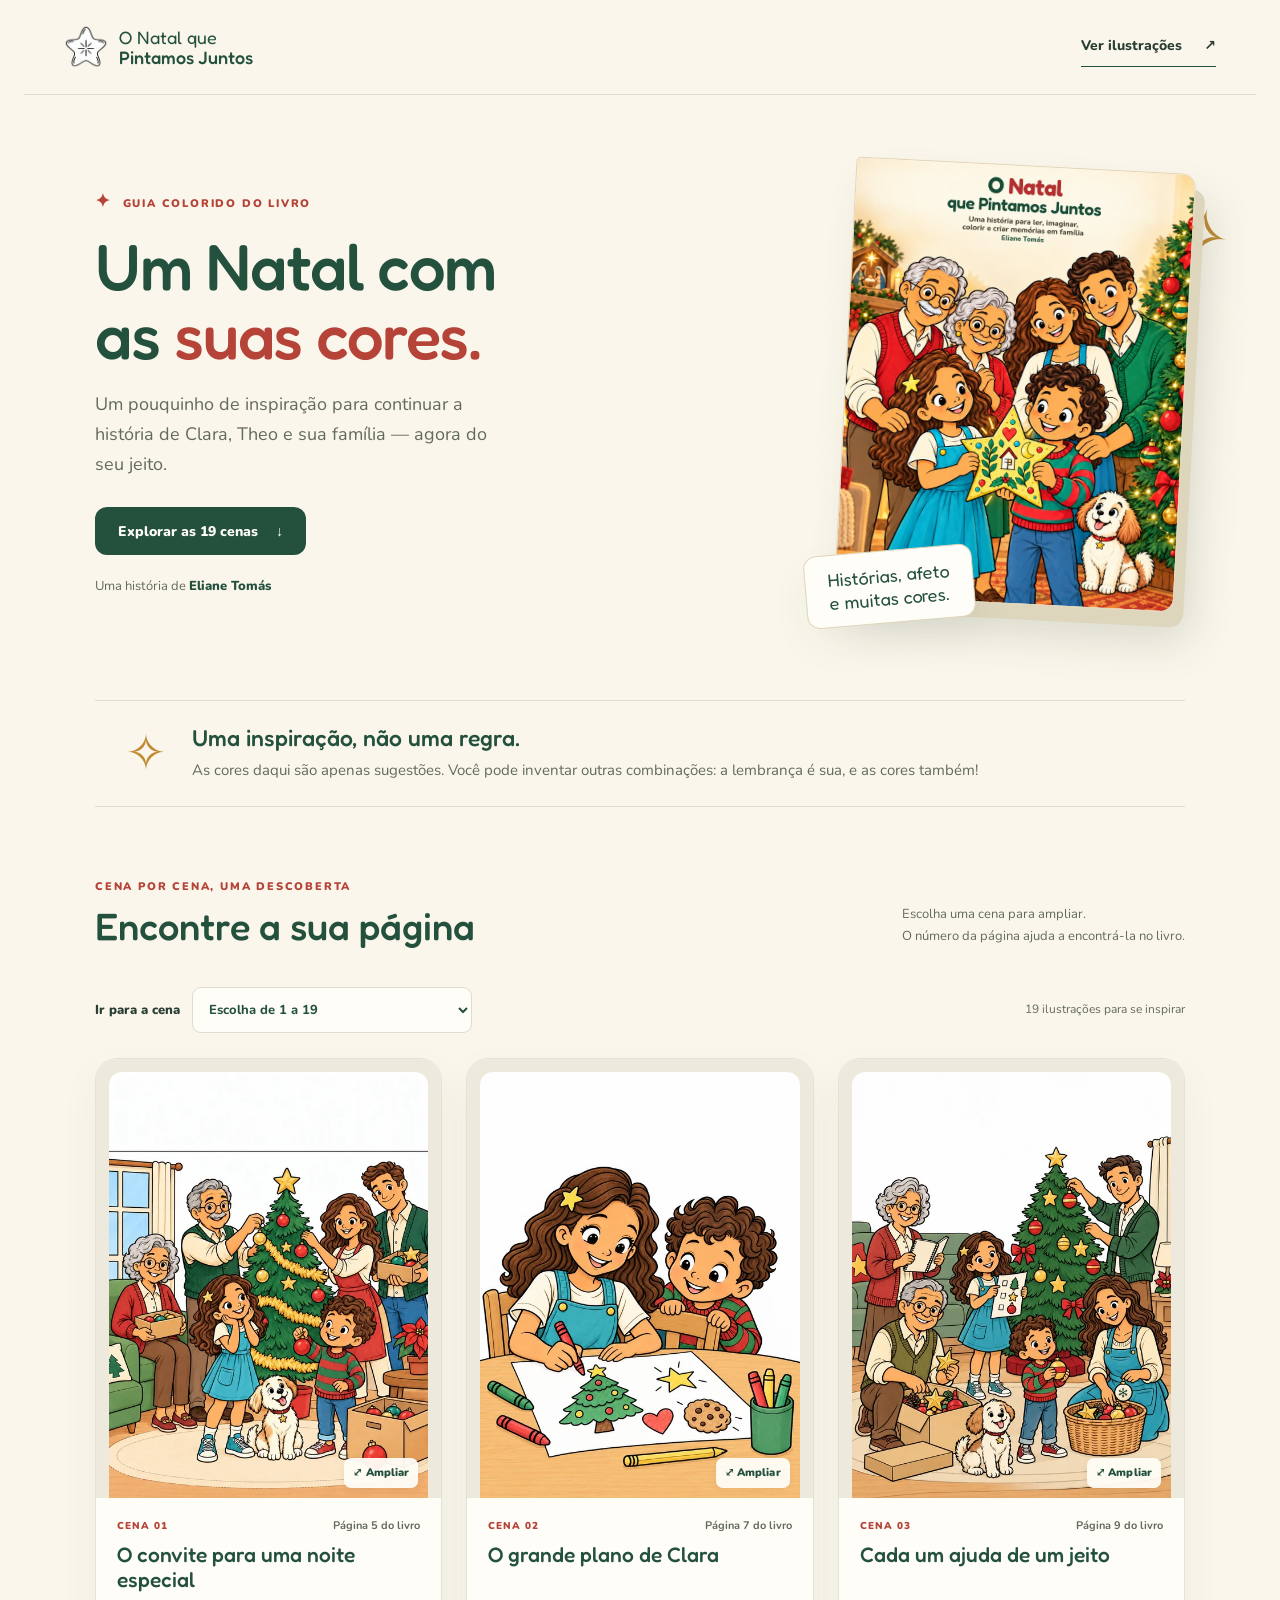
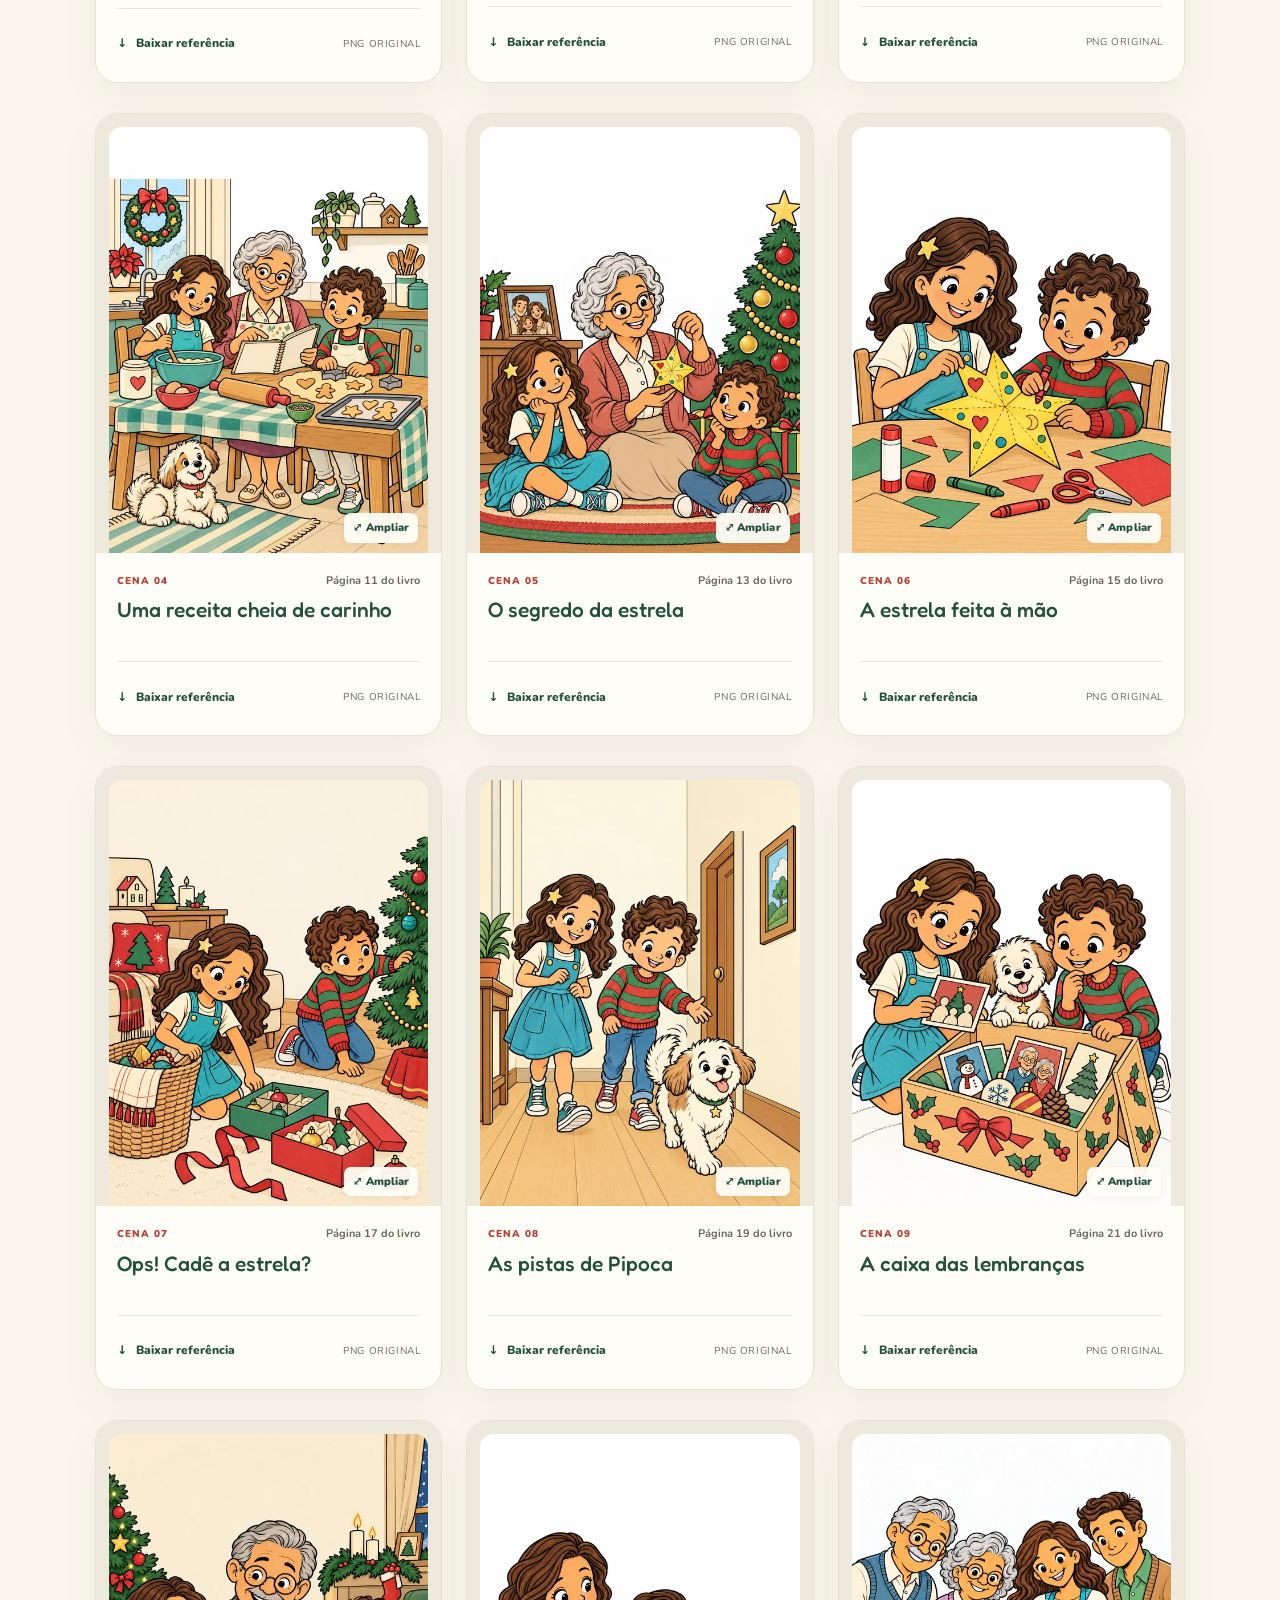
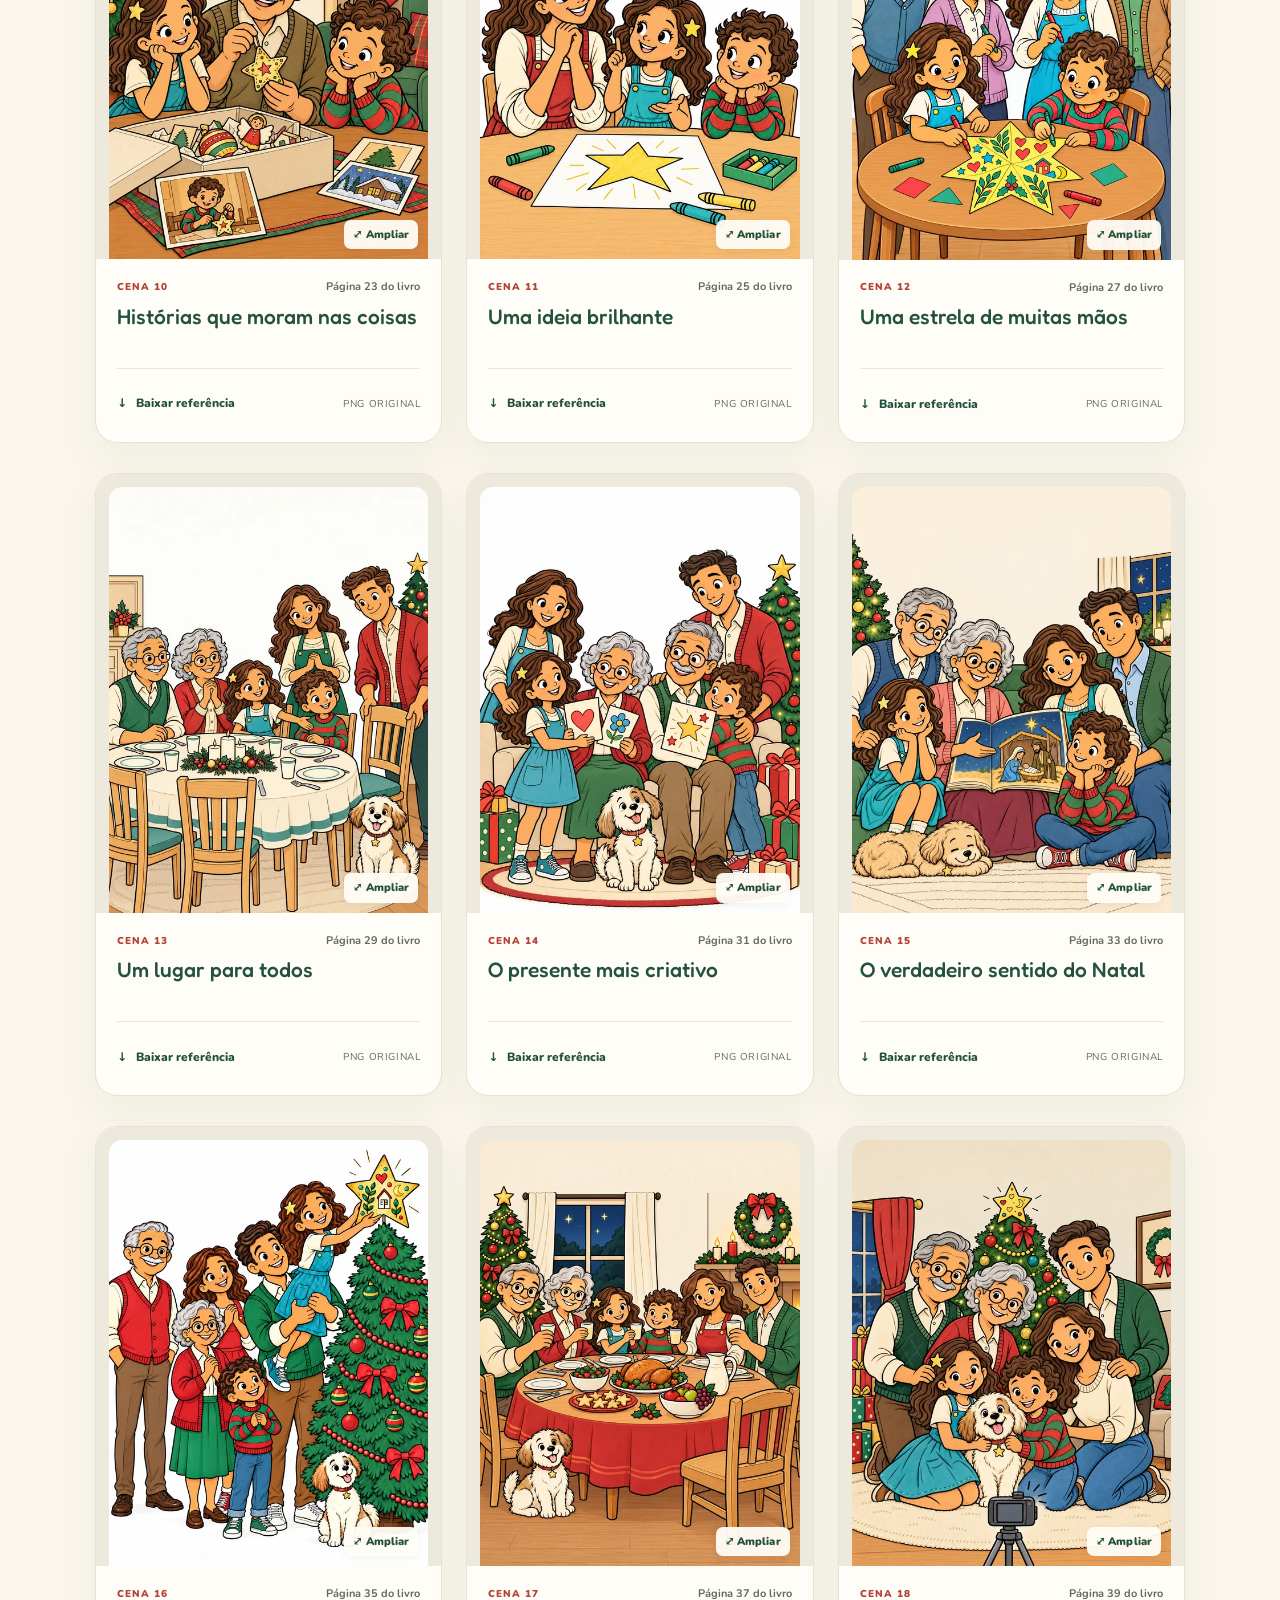
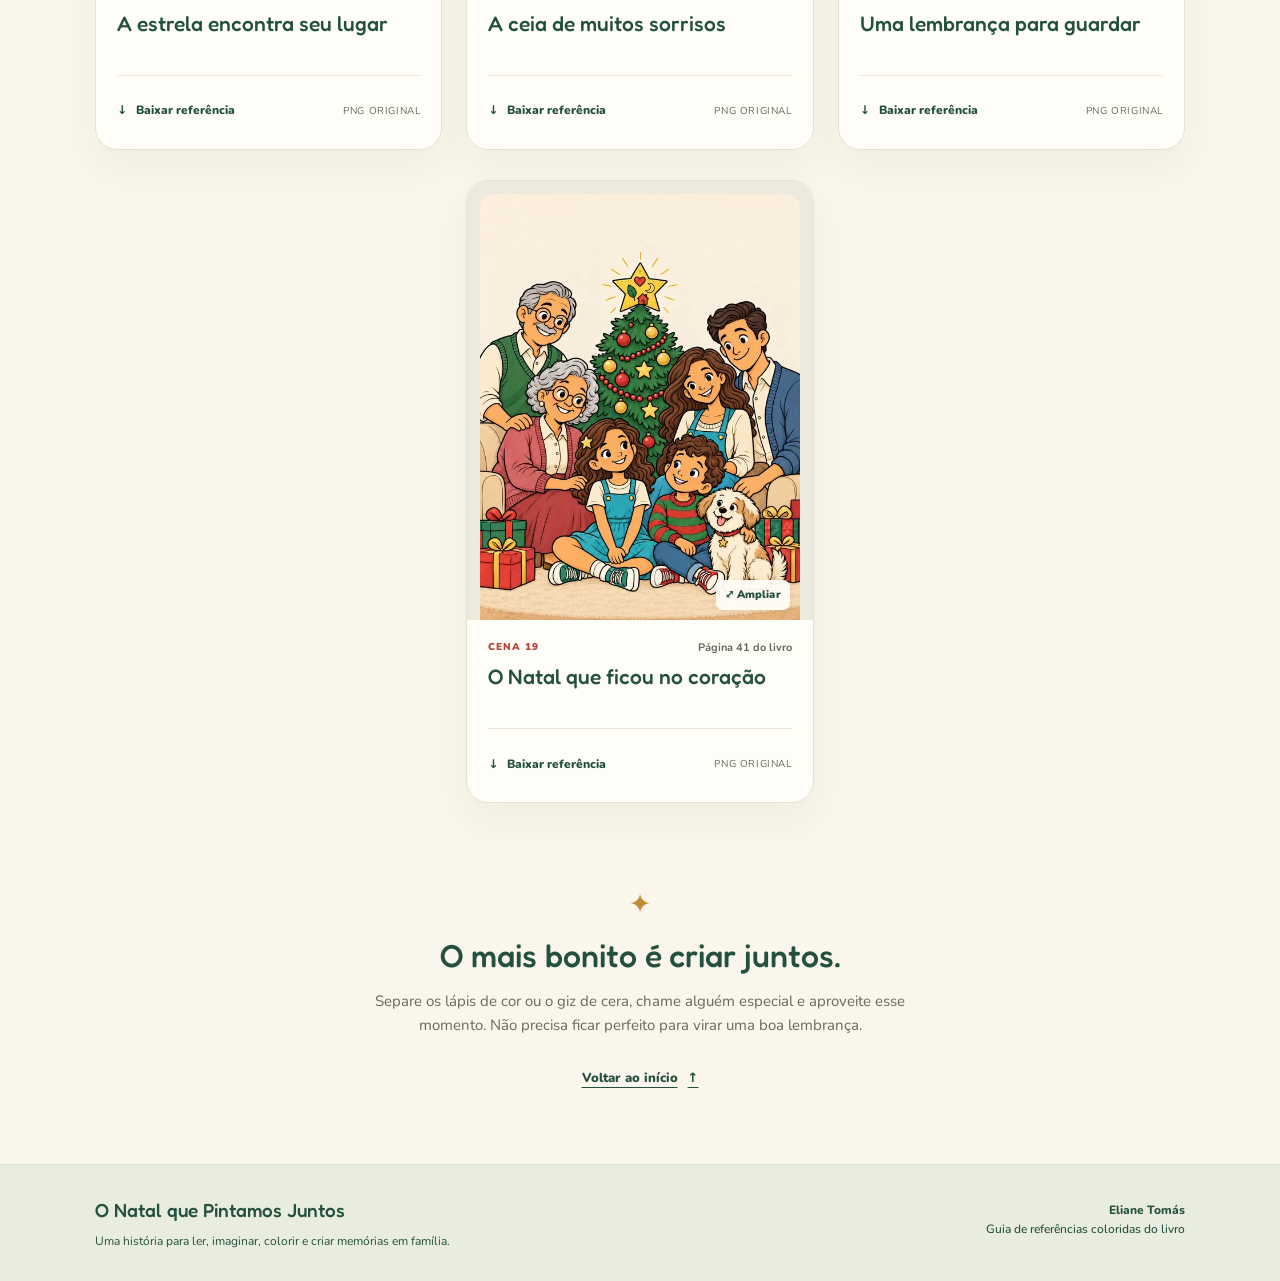
==== public/index.html @ 35a4951a "Build public colored reference gallery for O Natal que Pintamos Juntos" ====
<!doctype html>
<html lang="pt-BR">
<head>
  <meta charset="utf-8">
  <meta name="viewport" content="width=device-width, initial-scale=1">
  <meta name="theme-color" content="#24513e">
  <meta name="description" content="Explore as 19 referências coloridas de O Natal que Pintamos Juntos, de Eliane Tomás. Amplie, baixe e inspire novas memórias em família.">
  <meta name="author" content="Eliane Tomás">
  <meta property="og:type" content="website">
  <meta property="og:site_name" content="O Natal que Pintamos Juntos">
  <meta property="og:title" content="Um Natal com as suas cores">
  <meta property="og:description" content="O guia de referências coloridas do livro de Eliane Tomás. Uma inspiração para colorir e criar memórias em família.">
  <meta name="twitter:card" content="summary_large_image">
  
  <title>Referências coloridas | O Natal que Pintamos Juntos</title>
  <link rel="icon" type="image/png" href="favicon.png">
  <link rel="preload" href="assets/fonts/Fredoka-Variable.ttf" as="font" type="font/ttf" crossorigin>
  <link rel="stylesheet" href="site.css">
  <script src="app.js" defer></script>
</head>
<body>
  <a class="skip-link" href="#referencias">Pular para as ilustrações</a>
  <header class="site-header">
    <a class="wordmark" href="#inicio" aria-label="O Natal que Pintamos Juntos — início">
      <img src="favicon.png" alt="" width="44" height="44">
      <span>O Natal que<br><strong>Pintamos Juntos</strong></span>
    </a>
    <a class="header-link" href="#referencias">Ver ilustrações <span aria-hidden="true">↗</span></a>
  </header>

  <main id="inicio">
    <section class="hero" aria-labelledby="hero-title">
      <div class="hero-copy">
        <p class="eyebrow"><span aria-hidden="true">✦</span> GUIA COLORIDO DO LIVRO</p>
        <h1 id="hero-title">Um Natal com<br>as <em>suas cores.</em></h1>
        <p class="hero-intro">Um pouquinho de inspiração para continuar a história de Clara, Theo e sua família — agora do seu jeito.</p>
        <a class="button primary" href="#referencias">Explorar as 19 cenas <span aria-hidden="true">↓</span></a>
        <p class="hero-credit">Uma história de <strong>Eliane Tomás</strong></p>
      </div>
      <div class="hero-picture">
        <div class="cover-wrap"><img class="book-cover" src="assets/capa.jpg" alt="Capa de O Natal que Pintamos Juntos: Clara e Theo com a estrela feita em família, os pais, os avós e Pipoca." width="800" height="1035" fetchpriority="high"></div>
        <span class="picture-note">Histórias, afeto<br>e muitas cores.</span>
      </div>
    </section>

    <aside class="freedom-note" aria-label="Um convite à criatividade">
      <span class="note-star" aria-hidden="true">✧</span>
      <div><h2>Uma inspiração, não uma regra.</h2><p>As cores daqui são apenas sugestões. Você pode inventar outras combinações: a lembrança é sua, e as cores também!</p></div>
    </aside>

    <section class="gallery-section" id="referencias" aria-labelledby="gallery-title">
      <div class="section-heading">
        <div><p class="eyebrow">CENA POR CENA, UMA DESCOBERTA</p><h2 id="gallery-title">Encontre a sua página</h2></div>
        <p>Escolha uma cena para ampliar.<br>O número da página ajuda a encontrá-la no livro.</p>
      </div>
      <nav class="scene-navigation" aria-label="Ir direto a uma cena">
        <label for="scene-select">Ir para a cena</label>
        <select id="scene-select"><option value="">Escolha de 1 a 19</option><option value="cena-01">01 — O convite para uma noite especial</option>
<option value="cena-02">02 — O grande plano de Clara</option>
<option value="cena-03">03 — Cada um ajuda de um jeito</option>
<option value="cena-04">04 — Uma receita cheia de carinho</option>
<option value="cena-05">05 — O segredo da estrela</option>
<option value="cena-06">06 — A estrela feita à mão</option>
<option value="cena-07">07 — Ops! Cadê a estrela?</option>
<option value="cena-08">08 — As pistas de Pipoca</option>
<option value="cena-09">09 — A caixa das lembranças</option>
<option value="cena-10">10 — Histórias que moram nas coisas</option>
<option value="cena-11">11 — Uma ideia brilhante</option>
<option value="cena-12">12 — Uma estrela de muitas mãos</option>
<option value="cena-13">13 — Um lugar para todos</option>
<option value="cena-14">14 — O presente mais criativo</option>
<option value="cena-15">15 — O verdadeiro sentido do Natal</option>
<option value="cena-16">16 — A estrela encontra seu lugar</option>
<option value="cena-17">17 — A ceia de muitos sorrisos</option>
<option value="cena-18">18 — Uma lembrança para guardar</option>
<option value="cena-19">19 — O Natal que ficou no coração</option></select>
        <span class="reference-count">19 ilustrações para se inspirar</span>
      </nav>
      <div class="gallery"><article class="scene-card" id="cena-01" data-page="5" data-width="1200" data-height="1600" aria-labelledby="titulo-cena-01">
  <a class="scene-image-link" href="assets/scenes/cena-01.webp" aria-label="Ampliar ilustração da cena 1: O convite para uma noite especial">
    <img src="assets/thumbs/cena-01.webp" alt="Cena 1: O convite para uma noite especial — referência colorida" width="1200" height="1600" loading="lazy" decoding="async">
    <span class="enlarge-label" aria-hidden="true">⤢ Ampliar</span>
  </a>
  <div class="scene-body">
    <div class="scene-meta"><span>Cena 01</span><span class="page-reference">Página 5 do livro</span></div>
    <h3 id="titulo-cena-01">O convite para uma noite especial</h3>
    <div class="card-footer"><a class="download-link" href="assets/downloads/cena-01.png" download="O-Natal-que-Pintamos-Juntos-cena-01.png" aria-label="Baixar referência colorida da cena 1: O convite para uma noite especial"><span aria-hidden="true">↓</span> Baixar referência</a><span class="file-type">PNG ORIGINAL</span></div>
  </div>
</article>
<article class="scene-card" id="cena-02" data-page="7" data-width="1200" data-height="1600" aria-labelledby="titulo-cena-02">
  <a class="scene-image-link" href="assets/scenes/cena-02.webp" aria-label="Ampliar ilustração da cena 2: O grande plano de Clara">
    <img src="assets/thumbs/cena-02.webp" alt="Cena 2: O grande plano de Clara — referência colorida" width="1200" height="1600" loading="lazy" decoding="async">
    <span class="enlarge-label" aria-hidden="true">⤢ Ampliar</span>
  </a>
  <div class="scene-body">
    <div class="scene-meta"><span>Cena 02</span><span class="page-reference">Página 7 do livro</span></div>
    <h3 id="titulo-cena-02">O grande plano de Clara</h3>
    <div class="card-footer"><a class="download-link" href="assets/downloads/cena-02.png" download="O-Natal-que-Pintamos-Juntos-cena-02.png" aria-label="Baixar referência colorida da cena 2: O grande plano de Clara"><span aria-hidden="true">↓</span> Baixar referência</a><span class="file-type">PNG ORIGINAL</span></div>
  </div>
</article>
<article class="scene-card" id="cena-03" data-page="9" data-width="1200" data-height="1600" aria-labelledby="titulo-cena-03">
  <a class="scene-image-link" href="assets/scenes/cena-03.webp" aria-label="Ampliar ilustração da cena 3: Cada um ajuda de um jeito">
    <img src="assets/thumbs/cena-03.webp" alt="Cena 3: Cada um ajuda de um jeito — referência colorida" width="1200" height="1600" loading="lazy" decoding="async">
    <span class="enlarge-label" aria-hidden="true">⤢ Ampliar</span>
  </a>
  <div class="scene-body">
    <div class="scene-meta"><span>Cena 03</span><span class="page-reference">Página 9 do livro</span></div>
    <h3 id="titulo-cena-03">Cada um ajuda de um jeito</h3>
    <div class="card-footer"><a class="download-link" href="assets/downloads/cena-03.png" download="O-Natal-que-Pintamos-Juntos-cena-03.png" aria-label="Baixar referência colorida da cena 3: Cada um ajuda de um jeito"><span aria-hidden="true">↓</span> Baixar referência</a><span class="file-type">PNG ORIGINAL</span></div>
  </div>
</article>
<article class="scene-card" id="cena-04" data-page="11" data-width="1200" data-height="1600" aria-labelledby="titulo-cena-04">
  <a class="scene-image-link" href="assets/scenes/cena-04.webp" aria-label="Ampliar ilustração da cena 4: Uma receita cheia de carinho">
    <img src="assets/thumbs/cena-04.webp" alt="Cena 4: Uma receita cheia de carinho — referência colorida" width="1200" height="1600" loading="lazy" decoding="async">
    <span class="enlarge-label" aria-hidden="true">⤢ Ampliar</span>
  </a>
  <div class="scene-body">
    <div class="scene-meta"><span>Cena 04</span><span class="page-reference">Página 11 do livro</span></div>
    <h3 id="titulo-cena-04">Uma receita cheia de carinho</h3>
    <div class="card-footer"><a class="download-link" href="assets/downloads/cena-04.png" download="O-Natal-que-Pintamos-Juntos-cena-04.png" aria-label="Baixar referência colorida da cena 4: Uma receita cheia de carinho"><span aria-hidden="true">↓</span> Baixar referência</a><span class="file-type">PNG ORIGINAL</span></div>
  </div>
</article>
<article class="scene-card" id="cena-05" data-page="13" data-width="1200" data-height="1600" aria-labelledby="titulo-cena-05">
  <a class="scene-image-link" href="assets/scenes/cena-05.webp" aria-label="Ampliar ilustração da cena 5: O segredo da estrela">
    <img src="assets/thumbs/cena-05.webp" alt="Cena 5: O segredo da estrela — referência colorida" width="1200" height="1600" loading="lazy" decoding="async">
    <span class="enlarge-label" aria-hidden="true">⤢ Ampliar</span>
  </a>
  <div class="scene-body">
    <div class="scene-meta"><span>Cena 05</span><span class="page-reference">Página 13 do livro</span></div>
    <h3 id="titulo-cena-05">O segredo da estrela</h3>
    <div class="card-footer"><a class="download-link" href="assets/downloads/cena-05.png" download="O-Natal-que-Pintamos-Juntos-cena-05.png" aria-label="Baixar referência colorida da cena 5: O segredo da estrela"><span aria-hidden="true">↓</span> Baixar referência</a><span class="file-type">PNG ORIGINAL</span></div>
  </div>
</article>
<article class="scene-card" id="cena-06" data-page="15" data-width="1200" data-height="1600" aria-labelledby="titulo-cena-06">
  <a class="scene-image-link" href="assets/scenes/cena-06.webp" aria-label="Ampliar ilustração da cena 6: A estrela feita à mão">
    <img src="assets/thumbs/cena-06.webp" alt="Cena 6: A estrela feita à mão — referência colorida" width="1200" height="1600" loading="lazy" decoding="async">
    <span class="enlarge-label" aria-hidden="true">⤢ Ampliar</span>
  </a>
  <div class="scene-body">
    <div class="scene-meta"><span>Cena 06</span><span class="page-reference">Página 15 do livro</span></div>
    <h3 id="titulo-cena-06">A estrela feita à mão</h3>
    <div class="card-footer"><a class="download-link" href="assets/downloads/cena-06.png" download="O-Natal-que-Pintamos-Juntos-cena-06.png" aria-label="Baixar referência colorida da cena 6: A estrela feita à mão"><span aria-hidden="true">↓</span> Baixar referência</a><span class="file-type">PNG ORIGINAL</span></div>
  </div>
</article>
<article class="scene-card" id="cena-07" data-page="17" data-width="1200" data-height="1600" aria-labelledby="titulo-cena-07">
  <a class="scene-image-link" href="assets/scenes/cena-07.webp" aria-label="Ampliar ilustração da cena 7: Ops! Cadê a estrela?">
    <img src="assets/thumbs/cena-07.webp" alt="Cena 7: Ops! Cadê a estrela? — referência colorida" width="1200" height="1600" loading="lazy" decoding="async">
    <span class="enlarge-label" aria-hidden="true">⤢ Ampliar</span>
  </a>
  <div class="scene-body">
    <div class="scene-meta"><span>Cena 07</span><span class="page-reference">Página 17 do livro</span></div>
    <h3 id="titulo-cena-07">Ops! Cadê a estrela?</h3>
    <div class="card-footer"><a class="download-link" href="assets/downloads/cena-07.png" download="O-Natal-que-Pintamos-Juntos-cena-07.png" aria-label="Baixar referência colorida da cena 7: Ops! Cadê a estrela?"><span aria-hidden="true">↓</span> Baixar referência</a><span class="file-type">PNG ORIGINAL</span></div>
  </div>
</article>
<article class="scene-card" id="cena-08" data-page="19" data-width="1200" data-height="1600" aria-labelledby="titulo-cena-08">
  <a class="scene-image-link" href="assets/scenes/cena-08.webp" aria-label="Ampliar ilustração da cena 8: As pistas de Pipoca">
    <img src="assets/thumbs/cena-08.webp" alt="Cena 8: As pistas de Pipoca — referência colorida" width="1200" height="1600" loading="lazy" decoding="async">
    <span class="enlarge-label" aria-hidden="true">⤢ Ampliar</span>
  </a>
  <div class="scene-body">
    <div class="scene-meta"><span>Cena 08</span><span class="page-reference">Página 19 do livro</span></div>
    <h3 id="titulo-cena-08">As pistas de Pipoca</h3>
    <div class="card-footer"><a class="download-link" href="assets/downloads/cena-08.png" download="O-Natal-que-Pintamos-Juntos-cena-08.png" aria-label="Baixar referência colorida da cena 8: As pistas de Pipoca"><span aria-hidden="true">↓</span> Baixar referência</a><span class="file-type">PNG ORIGINAL</span></div>
  </div>
</article>
<article class="scene-card" id="cena-09" data-page="21" data-width="1200" data-height="1600" aria-labelledby="titulo-cena-09">
  <a class="scene-image-link" href="assets/scenes/cena-09.webp" aria-label="Ampliar ilustração da cena 9: A caixa das lembranças">
    <img src="assets/thumbs/cena-09.webp" alt="Cena 9: A caixa das lembranças — referência colorida" width="1200" height="1600" loading="lazy" decoding="async">
    <span class="enlarge-label" aria-hidden="true">⤢ Ampliar</span>
  </a>
  <div class="scene-body">
    <div class="scene-meta"><span>Cena 09</span><span class="page-reference">Página 21 do livro</span></div>
    <h3 id="titulo-cena-09">A caixa das lembranças</h3>
    <div class="card-footer"><a class="download-link" href="assets/downloads/cena-09.png" download="O-Natal-que-Pintamos-Juntos-cena-09.png" aria-label="Baixar referência colorida da cena 9: A caixa das lembranças"><span aria-hidden="true">↓</span> Baixar referência</a><span class="file-type">PNG ORIGINAL</span></div>
  </div>
</article>
<article class="scene-card" id="cena-10" data-page="23" data-width="1200" data-height="1600" aria-labelledby="titulo-cena-10">
  <a class="scene-image-link" href="assets/scenes/cena-10.webp" aria-label="Ampliar ilustração da cena 10: Histórias que moram nas coisas">
    <img src="assets/thumbs/cena-10.webp" alt="Cena 10: Histórias que moram nas coisas — referência colorida" width="1200" height="1600" loading="lazy" decoding="async">
    <span class="enlarge-label" aria-hidden="true">⤢ Ampliar</span>
  </a>
  <div class="scene-body">
    <div class="scene-meta"><span>Cena 10</span><span class="page-reference">Página 23 do livro</span></div>
    <h3 id="titulo-cena-10">Histórias que moram nas coisas</h3>
    <div class="card-footer"><a class="download-link" href="assets/downloads/cena-10.png" download="O-Natal-que-Pintamos-Juntos-cena-10.png" aria-label="Baixar referência colorida da cena 10: Histórias que moram nas coisas"><span aria-hidden="true">↓</span> Baixar referência</a><span class="file-type">PNG ORIGINAL</span></div>
  </div>
</article>
<article class="scene-card" id="cena-11" data-page="25" data-width="1200" data-height="1600" aria-labelledby="titulo-cena-11">
  <a class="scene-image-link" href="assets/scenes/cena-11.webp" aria-label="Ampliar ilustração da cena 11: Uma ideia brilhante">
    <img src="assets/thumbs/cena-11.webp" alt="Cena 11: Uma ideia brilhante — referência colorida" width="1200" height="1600" loading="lazy" decoding="async">
    <span class="enlarge-label" aria-hidden="true">⤢ Ampliar</span>
  </a>
  <div class="scene-body">
    <div class="scene-meta"><span>Cena 11</span><span class="page-reference">Página 25 do livro</span></div>
    <h3 id="titulo-cena-11">Uma ideia brilhante</h3>
    <div class="card-footer"><a class="download-link" href="assets/downloads/cena-11.png" download="O-Natal-que-Pintamos-Juntos-cena-11.png" aria-label="Baixar referência colorida da cena 11: Uma ideia brilhante"><span aria-hidden="true">↓</span> Baixar referência</a><span class="file-type">PNG ORIGINAL</span></div>
  </div>
</article>
<article class="scene-card" id="cena-12" data-page="27" data-width="1200" data-height="1600" aria-labelledby="titulo-cena-12">
  <a class="scene-image-link" href="assets/scenes/cena-12.webp" aria-label="Ampliar ilustração da cena 12: Uma estrela de muitas mãos">
    <img src="assets/thumbs/cena-12.webp" alt="Cena 12: Uma estrela de muitas mãos — referência colorida" width="1200" height="1600" loading="lazy" decoding="async">
    <span class="enlarge-label" aria-hidden="true">⤢ Ampliar</span>
  </a>
  <div class="scene-body">
    <div class="scene-meta"><span>Cena 12</span><span class="page-reference">Página 27 do livro</span></div>
    <h3 id="titulo-cena-12">Uma estrela de muitas mãos</h3>
    <div class="card-footer"><a class="download-link" href="assets/downloads/cena-12.png" download="O-Natal-que-Pintamos-Juntos-cena-12.png" aria-label="Baixar referência colorida da cena 12: Uma estrela de muitas mãos"><span aria-hidden="true">↓</span> Baixar referência</a><span class="file-type">PNG ORIGINAL</span></div>
  </div>
</article>
<article class="scene-card" id="cena-13" data-page="29" data-width="1200" data-height="1600" aria-labelledby="titulo-cena-13">
  <a class="scene-image-link" href="assets/scenes/cena-13.webp" aria-label="Ampliar ilustração da cena 13: Um lugar para todos">
    <img src="assets/thumbs/cena-13.webp" alt="Cena 13: Um lugar para todos — referência colorida" width="1200" height="1600" loading="lazy" decoding="async">
    <span class="enlarge-label" aria-hidden="true">⤢ Ampliar</span>
  </a>
  <div class="scene-body">
    <div class="scene-meta"><span>Cena 13</span><span class="page-reference">Página 29 do livro</span></div>
    <h3 id="titulo-cena-13">Um lugar para todos</h3>
    <div class="card-footer"><a class="download-link" href="assets/downloads/cena-13.png" download="O-Natal-que-Pintamos-Juntos-cena-13.png" aria-label="Baixar referência colorida da cena 13: Um lugar para todos"><span aria-hidden="true">↓</span> Baixar referência</a><span class="file-type">PNG ORIGINAL</span></div>
  </div>
</article>
<article class="scene-card" id="cena-14" data-page="31" data-width="1200" data-height="1600" aria-labelledby="titulo-cena-14">
  <a class="scene-image-link" href="assets/scenes/cena-14.webp" aria-label="Ampliar ilustração da cena 14: O presente mais criativo">
    <img src="assets/thumbs/cena-14.webp" alt="Cena 14: O presente mais criativo — referência colorida" width="1200" height="1600" loading="lazy" decoding="async">
    <span class="enlarge-label" aria-hidden="true">⤢ Ampliar</span>
  </a>
  <div class="scene-body">
    <div class="scene-meta"><span>Cena 14</span><span class="page-reference">Página 31 do livro</span></div>
    <h3 id="titulo-cena-14">O presente mais criativo</h3>
    <div class="card-footer"><a class="download-link" href="assets/downloads/cena-14.png" download="O-Natal-que-Pintamos-Juntos-cena-14.png" aria-label="Baixar referência colorida da cena 14: O presente mais criativo"><span aria-hidden="true">↓</span> Baixar referência</a><span class="file-type">PNG ORIGINAL</span></div>
  </div>
</article>
<article class="scene-card" id="cena-15" data-page="33" data-width="1200" data-height="1600" aria-labelledby="titulo-cena-15">
  <a class="scene-image-link" href="assets/scenes/cena-15.webp" aria-label="Ampliar ilustração da cena 15: O verdadeiro sentido do Natal">
    <img src="assets/thumbs/cena-15.webp" alt="Cena 15: O verdadeiro sentido do Natal — referência colorida" width="1200" height="1600" loading="lazy" decoding="async">
    <span class="enlarge-label" aria-hidden="true">⤢ Ampliar</span>
  </a>
  <div class="scene-body">
    <div class="scene-meta"><span>Cena 15</span><span class="page-reference">Página 33 do livro</span></div>
    <h3 id="titulo-cena-15">O verdadeiro sentido do Natal</h3>
    <div class="card-footer"><a class="download-link" href="assets/downloads/cena-15.png" download="O-Natal-que-Pintamos-Juntos-cena-15.png" aria-label="Baixar referência colorida da cena 15: O verdadeiro sentido do Natal"><span aria-hidden="true">↓</span> Baixar referência</a><span class="file-type">PNG ORIGINAL</span></div>
  </div>
</article>
<article class="scene-card" id="cena-16" data-page="35" data-width="1200" data-height="1600" aria-labelledby="titulo-cena-16">
  <a class="scene-image-link" href="assets/scenes/cena-16.webp" aria-label="Ampliar ilustração da cena 16: A estrela encontra seu lugar">
    <img src="assets/thumbs/cena-16.webp" alt="Cena 16: A estrela encontra seu lugar — referência colorida" width="1200" height="1600" loading="lazy" decoding="async">
    <span class="enlarge-label" aria-hidden="true">⤢ Ampliar</span>
  </a>
  <div class="scene-body">
    <div class="scene-meta"><span>Cena 16</span><span class="page-reference">Página 35 do livro</span></div>
    <h3 id="titulo-cena-16">A estrela encontra seu lugar</h3>
    <div class="card-footer"><a class="download-link" href="assets/downloads/cena-16.png" download="O-Natal-que-Pintamos-Juntos-cena-16.png" aria-label="Baixar referência colorida da cena 16: A estrela encontra seu lugar"><span aria-hidden="true">↓</span> Baixar referência</a><span class="file-type">PNG ORIGINAL</span></div>
  </div>
</article>
<article class="scene-card" id="cena-17" data-page="37" data-width="1200" data-height="1600" aria-labelledby="titulo-cena-17">
  <a class="scene-image-link" href="assets/scenes/cena-17.webp" aria-label="Ampliar ilustração da cena 17: A ceia de muitos sorrisos">
    <img src="assets/thumbs/cena-17.webp" alt="Cena 17: A ceia de muitos sorrisos — referência colorida" width="1200" height="1600" loading="lazy" decoding="async">
    <span class="enlarge-label" aria-hidden="true">⤢ Ampliar</span>
  </a>
  <div class="scene-body">
    <div class="scene-meta"><span>Cena 17</span><span class="page-reference">Página 37 do livro</span></div>
    <h3 id="titulo-cena-17">A ceia de muitos sorrisos</h3>
    <div class="card-footer"><a class="download-link" href="assets/downloads/cena-17.png" download="O-Natal-que-Pintamos-Juntos-cena-17.png" aria-label="Baixar referência colorida da cena 17: A ceia de muitos sorrisos"><span aria-hidden="true">↓</span> Baixar referência</a><span class="file-type">PNG ORIGINAL</span></div>
  </div>
</article>
<article class="scene-card" id="cena-18" data-page="39" data-width="1200" data-height="1600" aria-labelledby="titulo-cena-18">
  <a class="scene-image-link" href="assets/scenes/cena-18.webp" aria-label="Ampliar ilustração da cena 18: Uma lembrança para guardar">
    <img src="assets/thumbs/cena-18.webp" alt="Cena 18: Uma lembrança para guardar — referência colorida" width="1200" height="1600" loading="lazy" decoding="async">
    <span class="enlarge-label" aria-hidden="true">⤢ Ampliar</span>
  </a>
  <div class="scene-body">
    <div class="scene-meta"><span>Cena 18</span><span class="page-reference">Página 39 do livro</span></div>
    <h3 id="titulo-cena-18">Uma lembrança para guardar</h3>
    <div class="card-footer"><a class="download-link" href="assets/downloads/cena-18.png" download="O-Natal-que-Pintamos-Juntos-cena-18.png" aria-label="Baixar referência colorida da cena 18: Uma lembrança para guardar"><span aria-hidden="true">↓</span> Baixar referência</a><span class="file-type">PNG ORIGINAL</span></div>
  </div>
</article>
<article class="scene-card" id="cena-19" data-page="41" data-width="1200" data-height="1600" aria-labelledby="titulo-cena-19">
  <a class="scene-image-link" href="assets/scenes/cena-19.webp" aria-label="Ampliar ilustração da cena 19: O Natal que ficou no coração">
    <img src="assets/thumbs/cena-19.webp" alt="Cena 19: O Natal que ficou no coração — referência colorida" width="1200" height="1600" loading="lazy" decoding="async">
    <span class="enlarge-label" aria-hidden="true">⤢ Ampliar</span>
  </a>
  <div class="scene-body">
    <div class="scene-meta"><span>Cena 19</span><span class="page-reference">Página 41 do livro</span></div>
    <h3 id="titulo-cena-19">O Natal que ficou no coração</h3>
    <div class="card-footer"><a class="download-link" href="assets/downloads/cena-19.png" download="O-Natal-que-Pintamos-Juntos-cena-19.png" aria-label="Baixar referência colorida da cena 19: O Natal que ficou no coração"><span aria-hidden="true">↓</span> Baixar referência</a><span class="file-type">PNG ORIGINAL</span></div>
  </div>
</article></div>
      <noscript><p class="noscript-note">Você também pode abrir cada referência pelo botão “Ampliar ilustração”. O download funciona sem JavaScript.</p></noscript>
    </section>

    <section class="closing-note" aria-labelledby="closing-title">
      <span aria-hidden="true">✦</span>
      <h2 id="closing-title">O mais bonito é criar juntos.</h2>
      <p>Separe os lápis de cor ou o giz de cera, chame alguém especial e aproveite esse momento. Não precisa ficar perfeito para virar uma boa lembrança.</p>
      <a href="#inicio" class="text-link">Voltar ao início <span aria-hidden="true">↑</span></a>
    </section>
  </main>

  <footer class="site-footer">
    <div><strong>O Natal que Pintamos Juntos</strong><p>Uma história para ler, imaginar, colorir e criar memórias em família.</p></div>
    <p class="author-credit">Eliane Tomás<br><span>Guia de referências coloridas do livro</span></p>
  </footer>

  <dialog id="image-viewer" class="viewer" aria-labelledby="viewer-title" aria-describedby="viewer-hint">
    <div class="viewer-shell">
      <header class="viewer-header">
        <div><span id="viewer-counter" class="eyebrow"></span><h2 id="viewer-title"></h2></div>
        <button class="icon-button close-viewer" type="button" aria-label="Fechar ilustração ampliada" autofocus>×</button>
      </header>
      <div class="viewer-stage"><img id="viewer-image" alt="" width="1632" height="2176"></div>
      <div class="viewer-toolbar">
        <button id="previous-scene" class="button secondary" type="button"><span aria-hidden="true">←</span> Anterior</button>
        <span id="viewer-page"></span>
        <button id="next-scene" class="button secondary" type="button">Próxima <span aria-hidden="true">→</span></button>
      </div>
      <div class="viewer-downloads"><a id="viewer-download" class="button primary" download>Baixar referência <span aria-hidden="true">↓</span></a><a id="viewer-original" class="text-link" target="_blank" rel="noopener">Abrir imagem original <span aria-hidden="true">↗</span></a></div>
      <p id="viewer-hint">Use as setas do teclado para trocar de cena e Esc para fechar. No celular, abra a imagem original para ampliar com os dedos.</p>
    </div>
  </dialog>
</body>
</html>
---- public/site.css ----
@font-face{font-family:Nunito;src:url('assets/fonts/Nunito-Variable.ttf') format('truetype');font-weight:200 1000;font-style:normal;font-display:swap}
@font-face{font-family:Fredoka;src:url('assets/fonts/Fredoka-Variable.ttf') format('truetype');font-weight:300 700;font-style:normal;font-display:swap}
:root{--cream:#faf6eb;--paper:#fffdf7;--green:#24513e;--green-dark:#173c2b;--red:#b54338;--ink:#293d33;--muted:#636b5d;--line:#dcded0;--gold:#c18a35;--radius:22px;--shadow:0 16px 40px #233c2a0d}
*{box-sizing:border-box}html{scroll-behavior:smooth;scroll-padding-top:100px}body{margin:0;background:var(--cream);color:var(--ink);font-family:Nunito,system-ui,sans-serif;font-size:17px;line-height:1.6}body.modal-open{overflow:hidden}a{color:inherit}button,select{font:inherit}button,a,select{-webkit-tap-highlight-color:transparent}a,button,select{touch-action:manipulation}a:focus-visible,button:focus-visible,select:focus-visible{outline:3px solid var(--red);outline-offset:5px}img{max-width:100%;display:block}h1,h2,h3,p{margin:0}h1,h2,h3{font-family:Fredoka,sans-serif;font-weight:500;line-height:1.12}button{cursor:pointer}button:disabled{cursor:default;opacity:.38}.skip-link{position:fixed;top:10px;left:10px;transform:translateY(-180%);z-index:50;background:var(--green);color:white;padding:12px 20px;border-radius:10px}.skip-link:focus{transform:none}.site-header{max-width:1232px;margin:auto;padding:25px 40px;display:flex;align-items:center;justify-content:space-between;border-bottom:1px solid var(--line)}.wordmark{display:flex;gap:11px;align-items:center;text-decoration:none;font-family:Fredoka,sans-serif;font-size:18px;line-height:1.12;color:var(--green)}.wordmark img{object-fit:contain}.wordmark strong{font-weight:500}.header-link{font-size:14px;font-weight:800;text-decoration:none;border-bottom:1px solid var(--green);padding:8px 0}.header-link span{margin-left:18px}.hero{max-width:1200px;margin:auto;display:flex;gap:75px;align-items:center;padding:70px 55px 80px}.hero-copy{flex:1.2}.eyebrow{font-family:Nunito,sans-serif;color:var(--red);font-size:11px;line-height:1.5;font-weight:900;letter-spacing:1.8px}.eyebrow span{font-size:18px;margin-right:6px}.hero h1{font-size:clamp(44px,5.1vw,70px);letter-spacing:-1.3px;color:var(--green);margin:17px 0 21px;line-height:1.05}.hero h1 em{font-style:normal;color:var(--red)}.hero-intro{font-size:18px;color:var(--muted);max-width:420px;line-height:1.65;margin-bottom:28px}.button{min-height:48px;display:inline-flex;align-items:center;justify-content:center;gap:18px;border:1px solid transparent;border-radius:12px;padding:12px 22px;font-family:Nunito,sans-serif;font-size:14px;font-weight:850;line-height:1.4;text-decoration:none;transition:background .2s,transform .2s}.button.primary{background:var(--green);color:var(--paper)}.button.primary:hover{background:var(--green-dark);transform:translateY(-2px)}.button.secondary{background:transparent;border-color:var(--line);color:var(--green)}.button.secondary:hover:not(:disabled){background:#e8edde}.hero-credit{font-size:13px;margin-top:21px;color:var(--muted)}.hero-credit strong{color:var(--green);font-weight:850}.hero-picture{flex:.85;max-width:340px;position:relative;padding-bottom:16px}.cover-wrap{transform:rotate(3deg);border-radius:5px 14px 14px 5px;box-shadow:10px 15px 0 #ddd5bc,17px 29px 44px #31442e29;overflow:hidden;border:1px solid #e2d5b5}.book-cover{width:100%;height:auto}.picture-note{position:absolute;bottom:-3px;left:-40px;background:var(--paper);border:1px solid #dfd5ba;border-radius:13px;padding:13px 22px;transform:rotate(-5deg);font-family:Fredoka,sans-serif;font-size:18px;line-height:1.25;color:var(--green);box-shadow:var(--shadow)}.freedom-note{max-width:1090px;margin:0 auto 72px;padding:24px 30px;display:flex;gap:25px;align-items:center;border-top:1px solid var(--line);border-bottom:1px solid var(--line)}.note-star{font-size:50px;color:var(--gold);line-height:1}.freedom-note h2{font-size:23px;margin-bottom:7px;color:var(--green)}.freedom-note p{font-size:15px;color:var(--muted)}.gallery-section{max-width:1170px;padding:0 40px;margin:auto;scroll-margin-top:30px}.section-heading{display:flex;align-items:flex-end;justify-content:space-between;gap:20px;margin-bottom:26px}.section-heading h2{font-size:38px;color:var(--green);margin-top:9px}.section-heading>p{font-size:13px;color:var(--muted);line-height:1.65;max-width:300px}.scene-navigation{display:flex;gap:12px;align-items:center;padding:14px 0 25px;font-size:13px}.scene-navigation label{font-weight:850}.scene-navigation select{max-width:280px;padding:10px 36px 10px 12px;min-height:46px;border:1px solid var(--line);border-radius:9px;color:var(--green);background:var(--paper);font-size:13px;font-weight:750}.reference-count{margin-left:auto;color:var(--muted);font-size:12px}.gallery{display:grid;grid-template-columns:repeat(3,minmax(0,1fr));gap:30px 24px}.scene-card{min-width:0;background:var(--paper);border:1px solid #e5e3d7;border-radius:var(--radius);overflow:hidden;box-shadow:var(--shadow);scroll-margin-top:30px}.scene-image-link{display:block;padding:13px 13px 0;position:relative;background:#eee9dd;overflow:hidden}.scene-image-link img{width:100%;height:auto;aspect-ratio:3/4;object-fit:contain;object-position:center;border-radius:13px 13px 0 0;transition:transform .3s}.scene-image-link:hover img{transform:scale(1.015)}.enlarge-label{position:absolute;right:23px;bottom:10px;display:flex;align-items:center;gap:5px;padding:6px 9px;border-radius:7px;font-size:11px;font-weight:900;letter-spacing:.1px;background:#fffdf7f2;color:var(--green);box-shadow:0 2px 8px #0000000c}.scene-body{padding:19px 21px 18px}.scene-meta{display:flex;align-items:center;justify-content:space-between;margin-bottom:9px;font-size:10px;font-weight:900;letter-spacing:1px;color:var(--red);text-transform:uppercase}.page-reference{color:var(--muted);letter-spacing:0;font-weight:700;font-size:11px;text-transform:none}.scene-card h3{font-size:21px;color:var(--green);min-height:48px;line-height:1.18}.card-footer{padding-top:15px;margin-top:15px;border-top:1px solid #e9e6db;display:flex;align-items:center;justify-content:space-between;gap:10px}.download-link{display:inline-flex;align-items:center;gap:9px;min-height:40px;font-size:12px;font-weight:850;text-decoration:none;color:var(--green)}.download-link:hover{text-decoration:underline}.file-type{font-size:10px;letter-spacing:.6px;color:var(--muted)}.closing-note{max-width:650px;margin:80px auto 65px;text-align:center;padding:0 28px}.closing-note>span{font-size:27px;color:var(--gold);display:block;margin-bottom:12px}.closing-note h2{font-size:32px;color:var(--green);margin-bottom:15px}.closing-note p{font-size:15px;color:var(--muted);margin-bottom:20px}.text-link{display:inline-flex;gap:10px;align-items:center;font-size:13px;font-weight:850;text-underline-offset:5px;min-height:42px;color:var(--green)}.site-footer{background:#e8edde;border-top:1px solid #d8dfcc;padding:30px max(32px,calc((100% - 1090px)/2));display:flex;justify-content:space-between;gap:30px;font-size:13px;color:var(--green)}.site-footer strong{font-family:Fredoka,sans-serif;font-weight:500;font-size:19px}.site-footer p{margin-top:6px;font-size:12px}.author-credit{text-align:right;font-weight:800;white-space:nowrap}.author-credit span{font-weight:500}.noscript-note{padding:20px;border:1px solid var(--line);margin-top:20px}.viewer{border:0;padding:0;border-radius:20px;background:var(--paper);color:var(--ink);max-width:960px;width:calc(100% - 32px);max-height:calc(100dvh - 32px);box-shadow:0 30px 100px #0005;overflow:auto}.viewer::backdrop{background:#10291fe8;backdrop-filter:blur(5px)}.viewer-shell{padding:20px 24px 18px}.viewer-header{display:flex;align-items:center;justify-content:space-between;gap:18px;margin-bottom:14px}.viewer-header h2{font-size:23px;color:var(--green);margin-top:3px}.viewer-header .eyebrow{font-size:10px}.icon-button{background:transparent;border:1px solid var(--line);width:44px;height:44px;border-radius:50%;font-size:28px;line-height:1;color:var(--green);flex-shrink:0}.viewer-stage{background:#e8e5dc;border-radius:10px;display:flex;justify-content:center;min-height:180px}.viewer-stage img{max-height:65dvh;width:auto;height:auto;max-width:100%;object-fit:contain}.viewer-toolbar{display:flex;justify-content:space-between;align-items:center;gap:12px;margin:14px 0 10px}.viewer-toolbar>span{font-size:12px;color:var(--muted)}.viewer-toolbar .button{min-height:44px;padding:10px 15px;font-size:13px;gap:8px}.viewer-downloads{display:flex;align-items:center;justify-content:center;gap:24px;flex-wrap:wrap}.viewer-downloads .button{font-size:13px}#viewer-hint{text-align:center;color:var(--muted);font-size:11px;margin-top:13px;line-height:1.5}
@media(min-width:900px){.scene-card:last-child{grid-column:2}.hero-picture:before{content:'✧';position:absolute;color:var(--gold);font-size:70px;right:-45px;top:15px;transform:rotate(14deg)}}
@media(max-width:900px){.hero{gap:40px;padding:50px 40px 70px}.hero h1{font-size:52px}.hero-intro{font-size:16px}.hero-picture{max-width:270px}.freedom-note{margin:0 40px 55px}.gallery{grid-template-columns:repeat(2,minmax(0,1fr))}.section-heading h2{font-size:32px}.section-heading>p{max-width:210px}.reference-count{display:none}.site-footer{padding:28px 40px}.scene-card:last-child{grid-column:auto}}
@media(max-width:600px){html{scroll-padding-top:25px}.site-header{padding:17px 22px}.wordmark{font-size:15px;gap:7px}.wordmark img{width:35px;height:35px}.header-link{font-size:11px}.header-link span{margin-left:7px}.hero{padding:37px 27px 50px;flex-direction:column;gap:35px;align-items:flex-start}.hero-copy{width:100%}.hero h1{font-size:52px;letter-spacing:-1px;margin-top:14px}.hero-intro{max-width:360px;font-size:16px;margin-bottom:24px}.eyebrow{font-size:10px;letter-spacing:1.4px}.hero-picture{align-self:center;width:67%;max-width:270px;padding-bottom:15px}.picture-note{font-size:16px;left:-31px;bottom:0;padding:10px 17px}.hero-credit{margin-top:14px}.freedom-note{margin:0 24px 44px;padding:20px 0;gap:17px;align-items:flex-start}.note-star{font-size:38px}.freedom-note h2{font-size:22px}.freedom-note p{font-size:14px}.gallery-section{padding:0 22px}.section-heading{display:block;margin-bottom:18px}.section-heading h2{font-size:32px}.section-heading>p{font-size:13px;max-width:none;margin-top:11px}.section-heading>p br{display:none}.scene-navigation{gap:9px;align-items:center;padding-top:0;font-size:12px}.scene-navigation select{min-width:0;max-width:calc(100% - 107px);width:100%;font-size:12px}.gallery{grid-template-columns:1fr;gap:23px}.scene-image-link{padding:12px 12px 0}.scene-image-link img{max-height:none}.scene-body{padding:18px 21px 14px}.scene-card h3{font-size:24px;min-height:0}.scene-meta{font-size:11px}.page-reference{font-size:12px}.card-footer{padding-top:10px;margin-top:14px}.download-link{font-size:13px}.file-type{font-size:11px}.closing-note{margin:54px auto 45px;padding:0 27px}.closing-note h2{font-size:30px}.site-footer{padding:26px;flex-direction:column;gap:14px}.author-credit{text-align:left;white-space:normal}.viewer{width:calc(100% - 18px);max-height:calc(100dvh - 18px);border-radius:14px}.viewer-shell{padding:15px 12px}.viewer-header h2{font-size:20px}.viewer-header{gap:10px}.viewer-stage img{max-height:56dvh}.viewer-toolbar{gap:7px}.viewer-toolbar>span{font-size:11px}.viewer-toolbar .button{font-size:12px;padding:9px 11px}.viewer-downloads{gap:5px 16px}.viewer-downloads .button{width:100%}.viewer-downloads .text-link{font-size:12px}#viewer-hint{font-size:10px}}
@media(prefers-reduced-motion:reduce){html{scroll-behavior:auto}*,*:before,*:after{transition:none!important;animation:none!important;transform:none!important}.cover-wrap{transform:none}.picture-note{transform:none}}
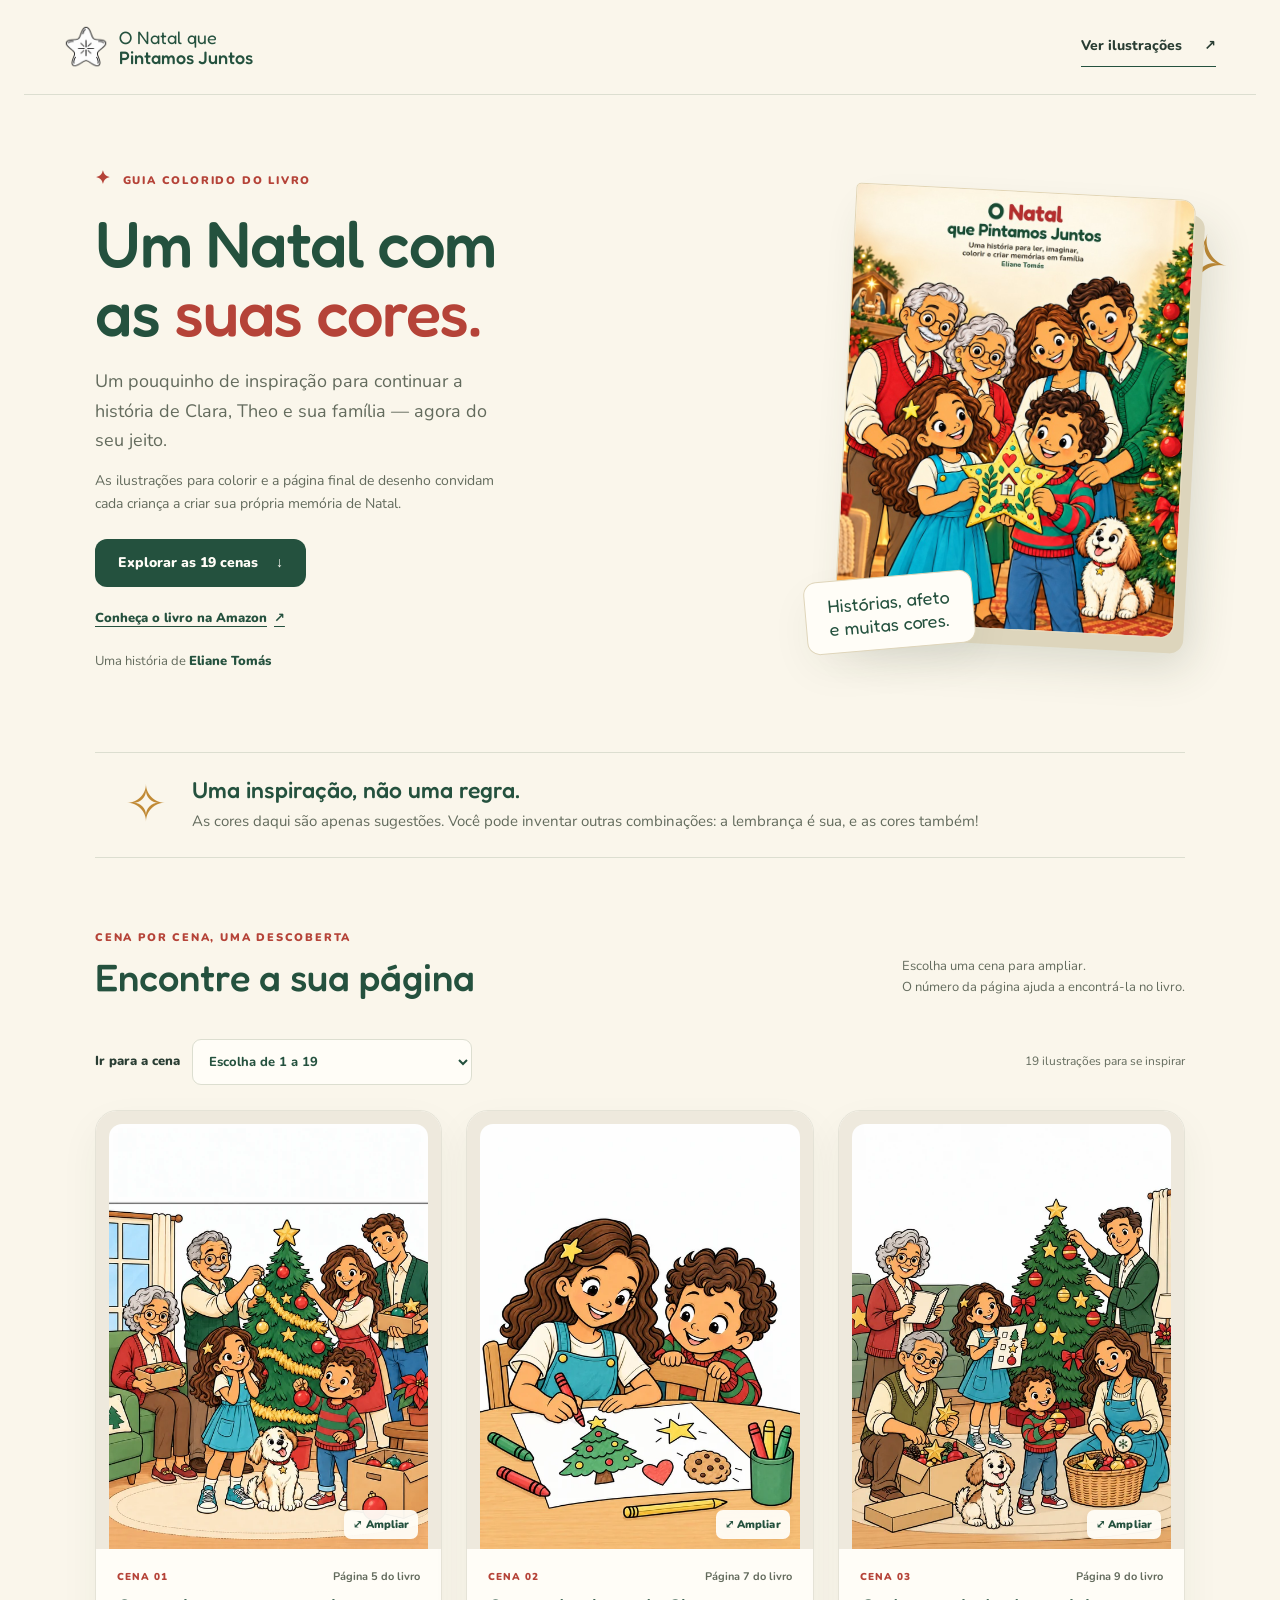
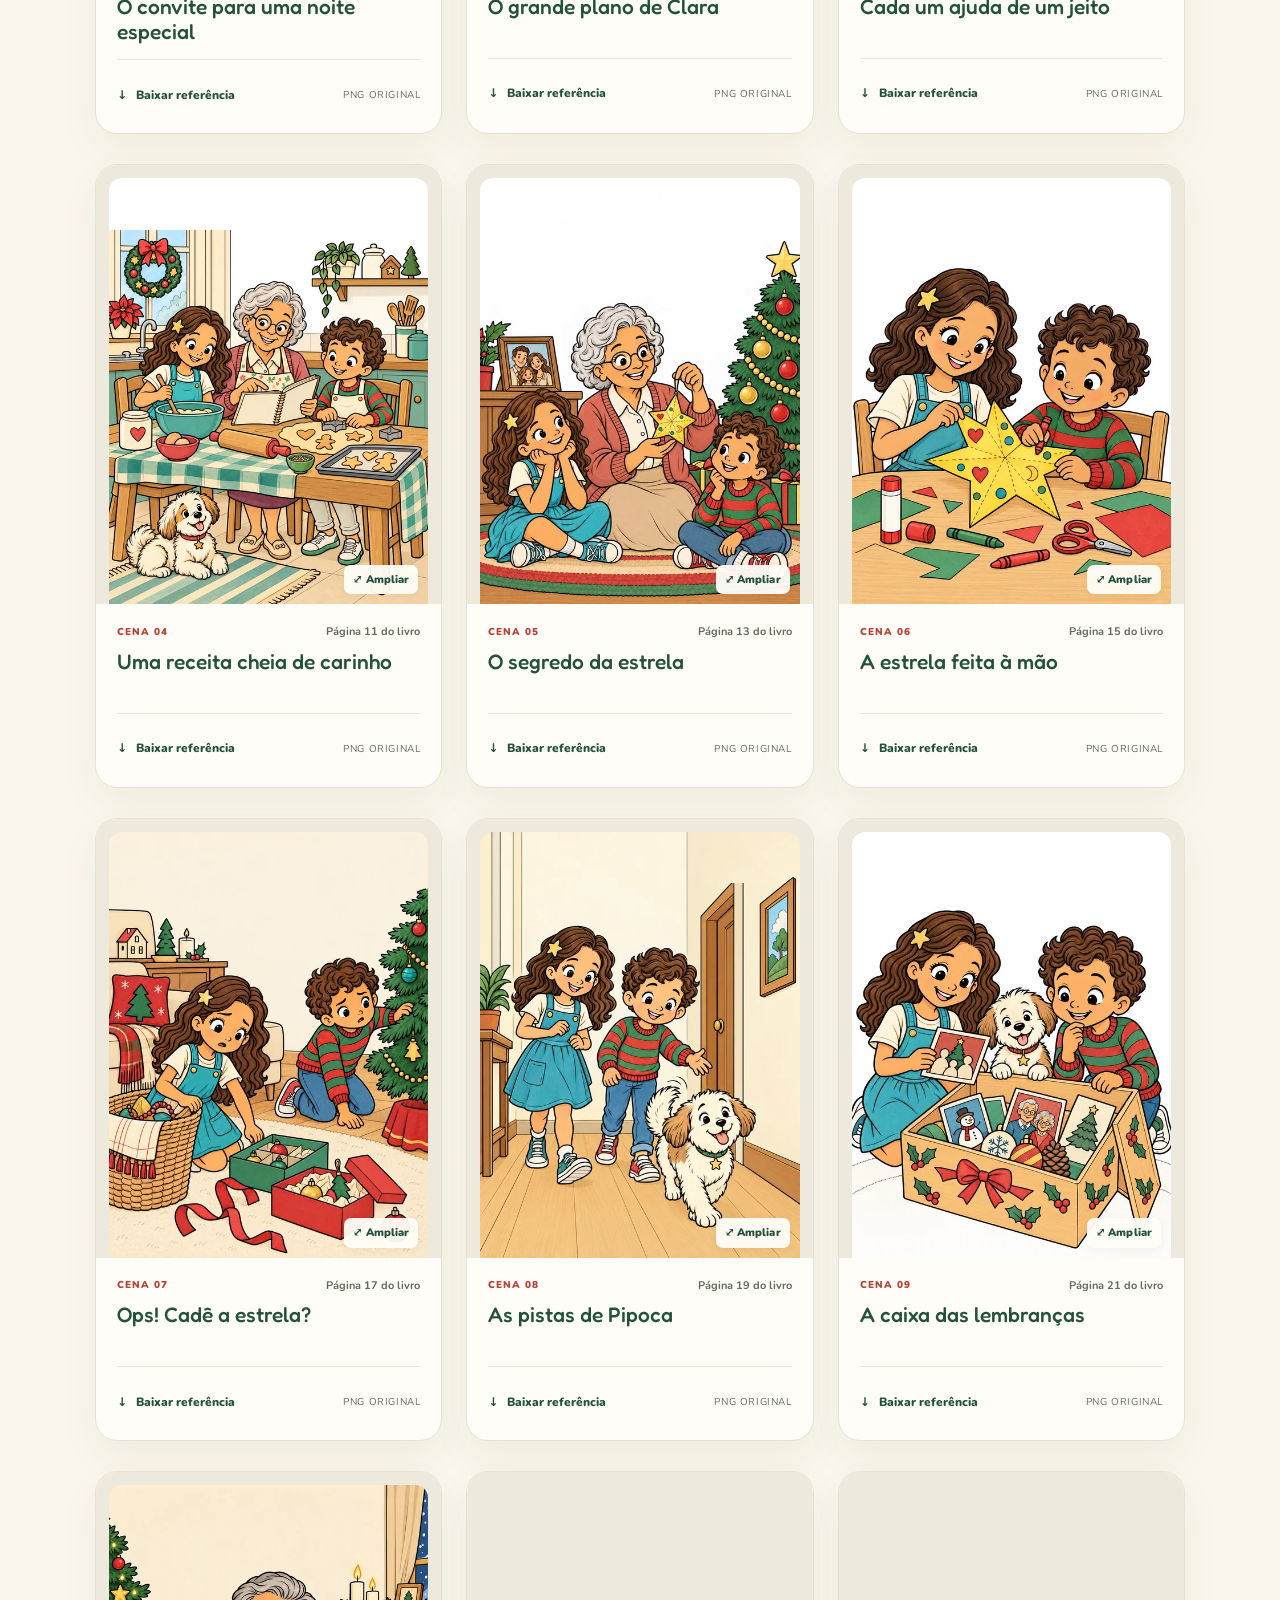
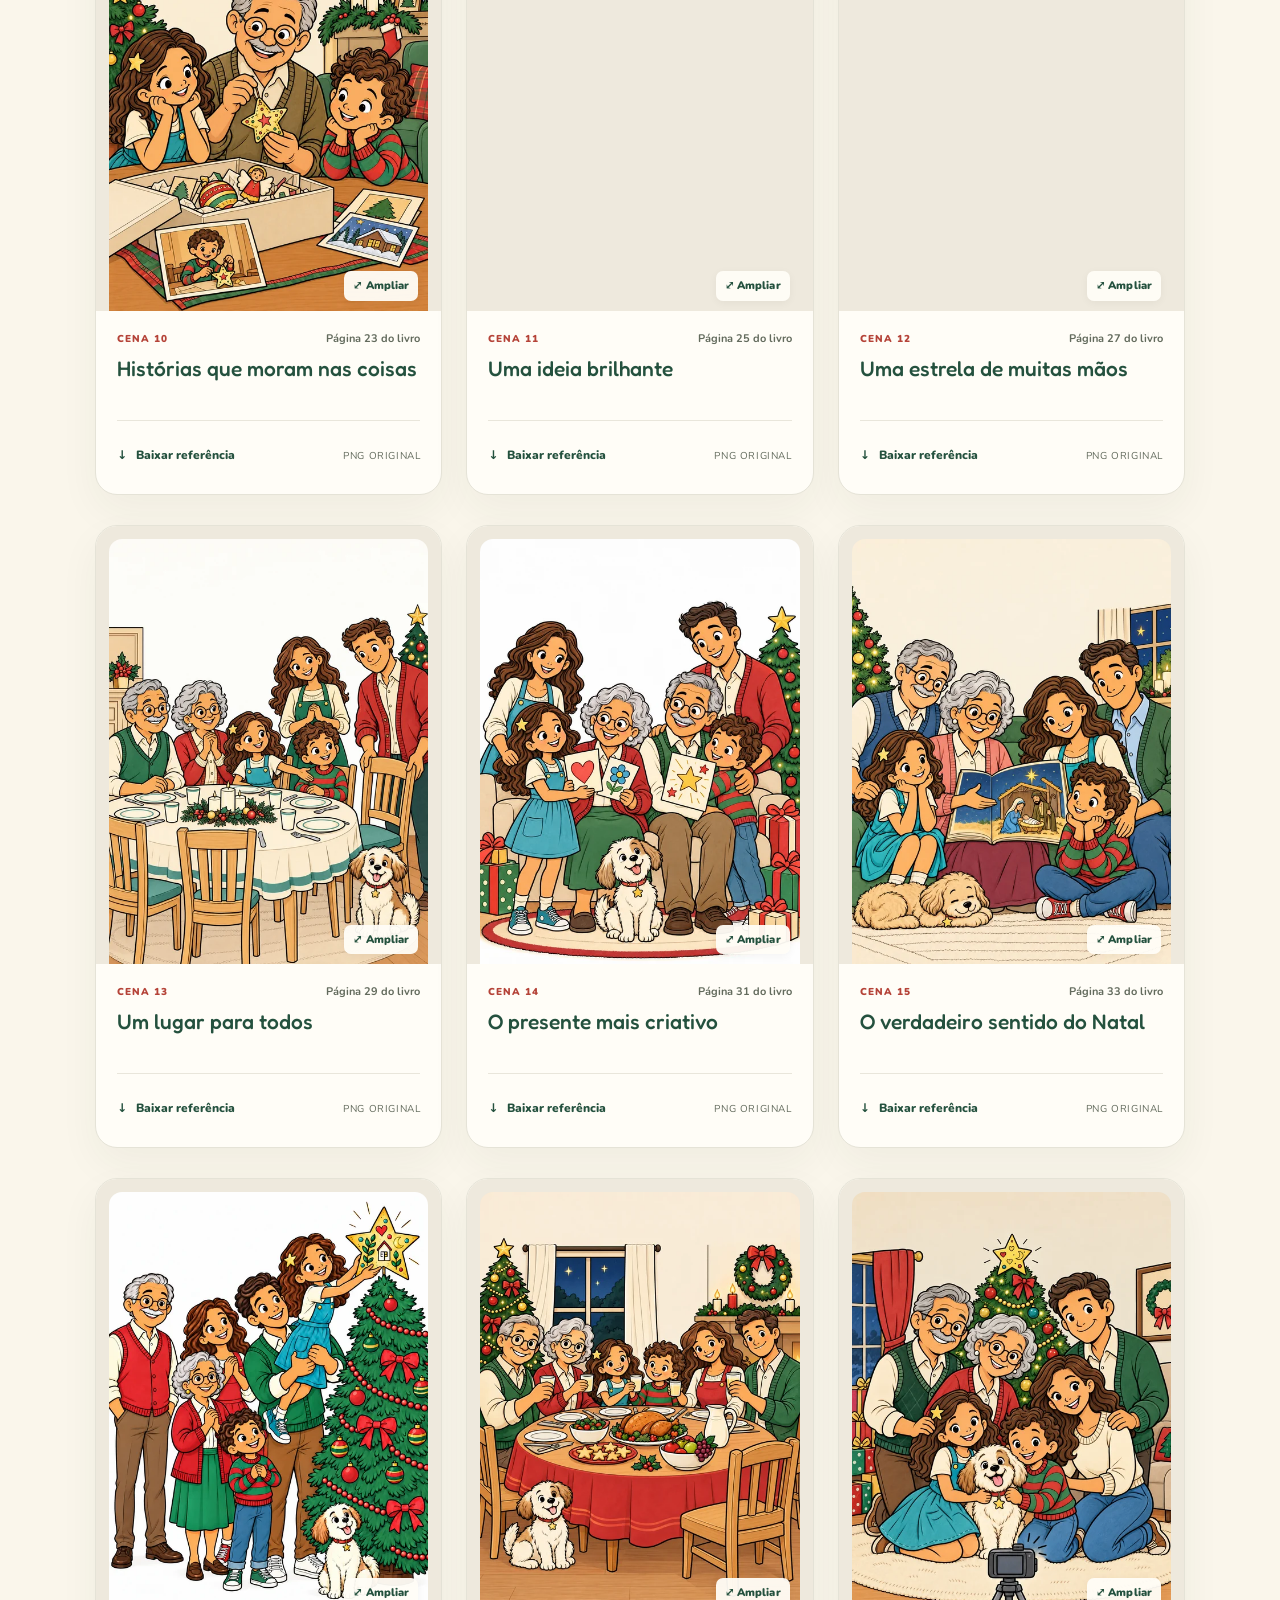
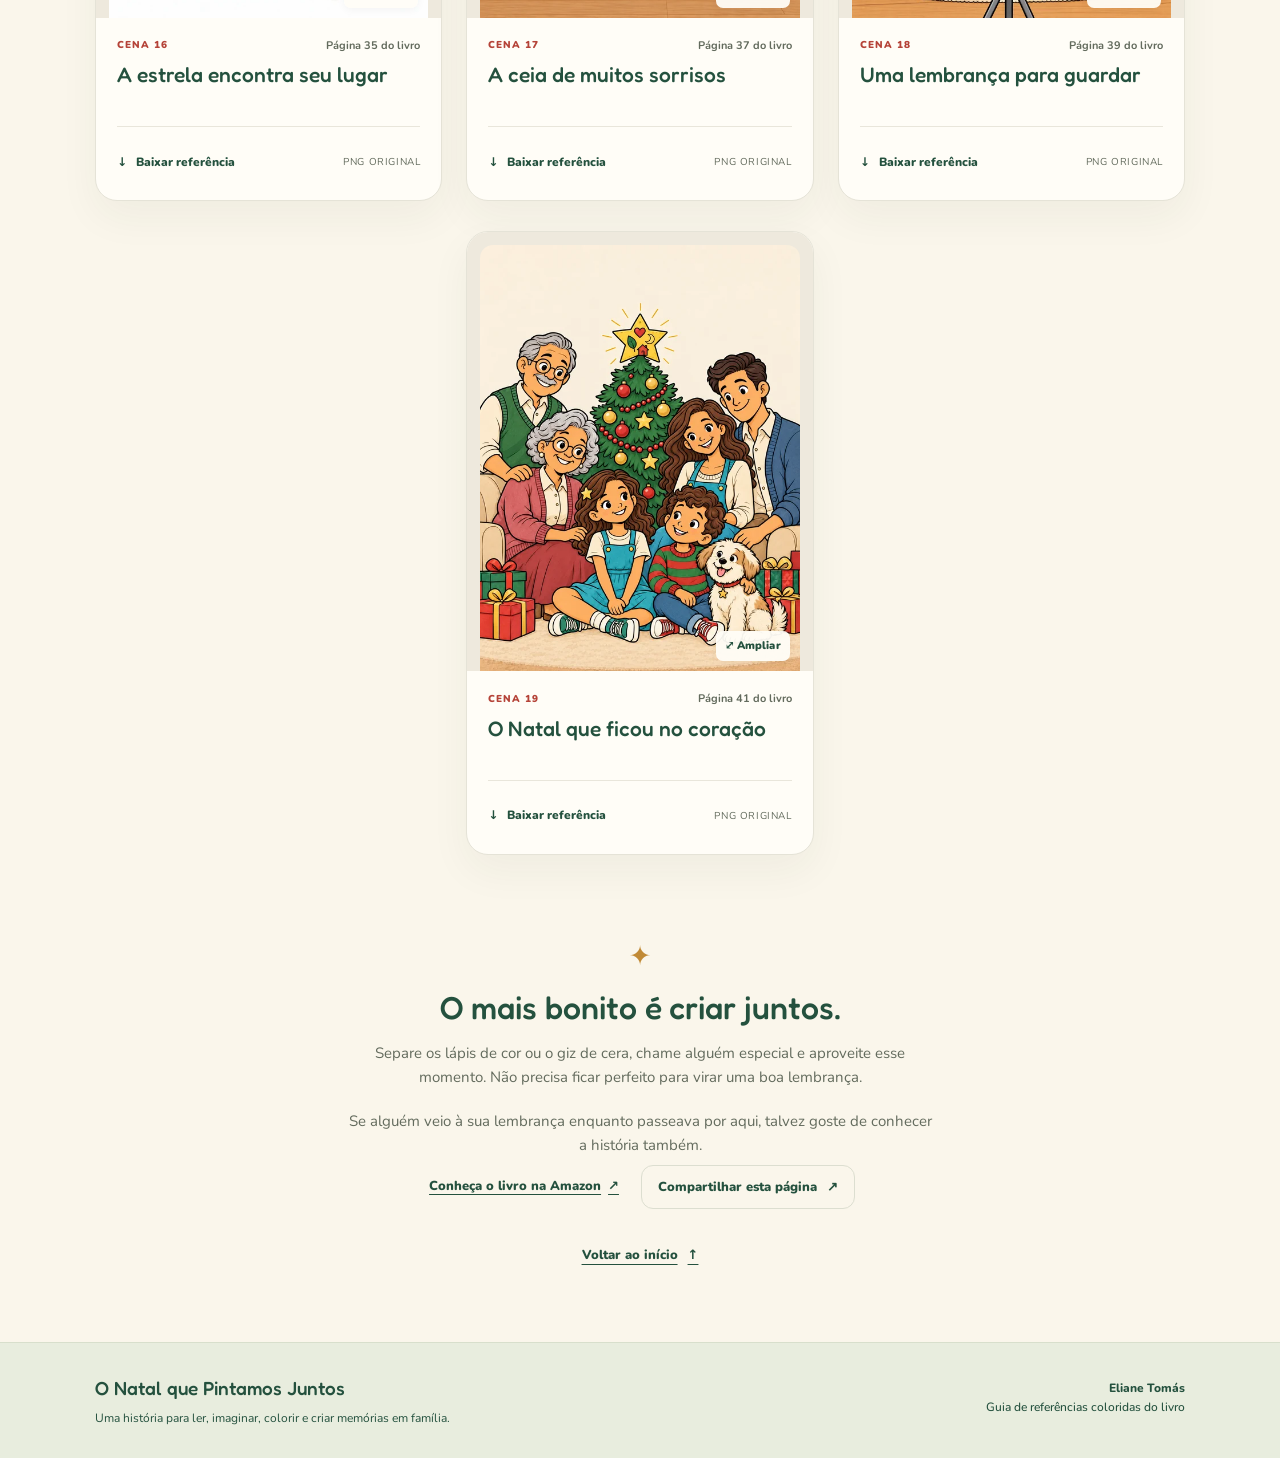
==== commit d87085b5: "Atualiza convite de indicação e link de compra" ====
--- a/public/index.html
+++ b/public/index.html
@@ -4,15 +4,21 @@
   <meta charset="utf-8">
   <meta name="viewport" content="width=device-width, initial-scale=1">
   <meta name="theme-color" content="#24513e">
-  <meta name="description" content="Explore as 19 referências coloridas de O Natal que Pintamos Juntos, de Eliane Tomás. Amplie, baixe e inspire novas memórias em família.">
+  <meta name="description" content="Conheça O Natal que Pintamos Juntos, de Eliane Tomás: uma história para ler em família, colorir e criar uma memória de Natal.">
   <meta name="author" content="Eliane Tomás">
   <meta property="og:type" content="website">
   <meta property="og:site_name" content="O Natal que Pintamos Juntos">
-  <meta property="og:title" content="Um Natal com as suas cores">
-  <meta property="og:description" content="O guia de referências coloridas do livro de Eliane Tomás. Uma inspiração para colorir e criar memórias em família.">
+  <meta property="og:title" content="O Natal que Pintamos Juntos | Eliane Tomás">
+  <meta property="og:description" content="Uma história de Natal para ler em família, com ilustrações para colorir e espaço para a criança desenhar sua própria memória.">
   <meta name="twitter:card" content="summary_large_image">
-  
-  <title>Referências coloridas | O Natal que Pintamos Juntos</title>
+  <link rel="canonical" href="https://elianecpereirat-stack.github.io/o-natal-que-pintamos-juntos/">
+  <meta property="og:url" content="https://elianecpereirat-stack.github.io/o-natal-que-pintamos-juntos/">
+  <meta property="og:image" content="https://elianecpereirat-stack.github.io/o-natal-que-pintamos-juntos/assets/capa.jpg">
+  <meta property="og:image:alt" content="Capa de O Natal que Pintamos Juntos, de Eliane Tomás">
+  <meta name="twitter:title" content="O Natal que Pintamos Juntos | Eliane Tomás">
+  <meta name="twitter:description" content="Uma história de Natal para ler em família, com ilustrações para colorir e espaço para criar uma memória própria.">
+  <meta name="twitter:image" content="https://elianecpereirat-stack.github.io/o-natal-que-pintamos-juntos/assets/capa.jpg">
+  <title>O Natal que Pintamos Juntos | Eliane Tomás</title>
   <link rel="icon" type="image/png" href="favicon.png">
   <link rel="preload" href="assets/fonts/Fredoka-Variable.ttf" as="font" type="font/ttf" crossorigin>
   <link rel="stylesheet" href="site.css">
@@ -34,7 +40,9 @@
         <p class="eyebrow"><span aria-hidden="true">✦</span> GUIA COLORIDO DO LIVRO</p>
         <h1 id="hero-title">Um Natal com<br>as <em>suas cores.</em></h1>
         <p class="hero-intro">Um pouquinho de inspiração para continuar a história de Clara, Theo e sua família — agora do seu jeito.</p>
+        <p class="book-context">As ilustrações para colorir e a página final de desenho convidam cada criança a criar sua própria memória de Natal.</p>
         <a class="button primary" href="#referencias">Explorar as 19 cenas <span aria-hidden="true">↓</span></a>
+        <a class="book-link" href="https://www.amazon.com.br/dp/650250213X" target="_blank" rel="noopener noreferrer">Conheça o livro na Amazon <span aria-hidden="true">↗</span></a>
         <p class="hero-credit">Uma história de <strong>Eliane Tomás</strong></p>
       </div>
       <div class="hero-picture">
@@ -292,6 +300,12 @@
       <span aria-hidden="true">✦</span>
       <h2 id="closing-title">O mais bonito é criar juntos.</h2>
       <p>Separe os lápis de cor ou o giz de cera, chame alguém especial e aproveite esse momento. Não precisa ficar perfeito para virar uma boa lembrança.</p>
+      <p class="share-invitation">Se alguém veio à sua lembrança enquanto passeava por aqui, talvez goste de conhecer a história também.</p>
+      <div class="closing-actions">
+        <a class="book-link" href="https://www.amazon.com.br/dp/650250213X" target="_blank" rel="noopener noreferrer">Conheça o livro na Amazon <span aria-hidden="true">↗</span></a>
+        <button class="button secondary share-button" id="share-page" type="button" aria-describedby="share-status">Compartilhar esta página <span aria-hidden="true">↗</span></button>
+      </div>
+      <p class="share-status" id="share-status" role="status" aria-live="polite"></p>
       <a href="#inicio" class="text-link">Voltar ao início <span aria-hidden="true">↑</span></a>
     </section>
   </main>
--- a/public/site.css
+++ b/public/site.css
@@ -6,3 +6,7 @@
 @media(max-width:900px){.hero{gap:40px;padding:50px 40px 70px}.hero h1{font-size:52px}.hero-intro{font-size:16px}.hero-picture{max-width:270px}.freedom-note{margin:0 40px 55px}.gallery{grid-template-columns:repeat(2,minmax(0,1fr))}.section-heading h2{font-size:32px}.section-heading>p{max-width:210px}.reference-count{display:none}.site-footer{padding:28px 40px}.scene-card:last-child{grid-column:auto}}
 @media(max-width:600px){html{scroll-padding-top:25px}.site-header{padding:17px 22px}.wordmark{font-size:15px;gap:7px}.wordmark img{width:35px;height:35px}.header-link{font-size:11px}.header-link span{margin-left:7px}.hero{padding:37px 27px 50px;flex-direction:column;gap:35px;align-items:flex-start}.hero-copy{width:100%}.hero h1{font-size:52px;letter-spacing:-1px;margin-top:14px}.hero-intro{max-width:360px;font-size:16px;margin-bottom:24px}.eyebrow{font-size:10px;letter-spacing:1.4px}.hero-picture{align-self:center;width:67%;max-width:270px;padding-bottom:15px}.picture-note{font-size:16px;left:-31px;bottom:0;padding:10px 17px}.hero-credit{margin-top:14px}.freedom-note{margin:0 24px 44px;padding:20px 0;gap:17px;align-items:flex-start}.note-star{font-size:38px}.freedom-note h2{font-size:22px}.freedom-note p{font-size:14px}.gallery-section{padding:0 22px}.section-heading{display:block;margin-bottom:18px}.section-heading h2{font-size:32px}.section-heading>p{font-size:13px;max-width:none;margin-top:11px}.section-heading>p br{display:none}.scene-navigation{gap:9px;align-items:center;padding-top:0;font-size:12px}.scene-navigation select{min-width:0;max-width:calc(100% - 107px);width:100%;font-size:12px}.gallery{grid-template-columns:1fr;gap:23px}.scene-image-link{padding:12px 12px 0}.scene-image-link img{max-height:none}.scene-body{padding:18px 21px 14px}.scene-card h3{font-size:24px;min-height:0}.scene-meta{font-size:11px}.page-reference{font-size:12px}.card-footer{padding-top:10px;margin-top:14px}.download-link{font-size:13px}.file-type{font-size:11px}.closing-note{margin:54px auto 45px;padding:0 27px}.closing-note h2{font-size:30px}.site-footer{padding:26px;flex-direction:column;gap:14px}.author-credit{text-align:left;white-space:normal}.viewer{width:calc(100% - 18px);max-height:calc(100dvh - 18px);border-radius:14px}.viewer-shell{padding:15px 12px}.viewer-header h2{font-size:20px}.viewer-header{gap:10px}.viewer-stage img{max-height:56dvh}.viewer-toolbar{gap:7px}.viewer-toolbar>span{font-size:11px}.viewer-toolbar .button{font-size:12px;padding:9px 11px}.viewer-downloads{gap:5px 16px}.viewer-downloads .button{width:100%}.viewer-downloads .text-link{font-size:12px}#viewer-hint{font-size:10px}}
 @media(prefers-reduced-motion:reduce){html{scroll-behavior:auto}*,*:before,*:after{transition:none!important;animation:none!important;transform:none!important}.cover-wrap{transform:none}.picture-note{transform:none}}
+
+.book-context{max-width:420px;margin:-14px 0 24px;color:var(--muted);font-size:14px;line-height:1.6}.book-link{display:inline-flex;align-items:center;gap:7px;min-height:42px;color:var(--green);font-size:13px;font-weight:850;text-underline-offset:4px}.hero .book-link{display:flex;width:fit-content;margin-top:10px}.book-link:hover{text-decoration-thickness:2px}.share-invitation{margin-bottom:8px}.closing-actions{display:flex;align-items:center;justify-content:center;flex-wrap:wrap;gap:10px 18px;margin:0 0 6px}.closing-actions .book-link{padding:8px 4px}.share-button{min-height:44px;padding:10px 16px;font-size:13px;gap:10px}.share-status{min-height:1.5em;margin:4px 0 2px;color:var(--muted);font-size:12px}.hero-credit{margin-top:12px}@media(max-width:600px){.book-context{font-size:14px;margin-top:-13px;margin-bottom:21px}.hero .book-link{margin-top:8px}.closing-actions{gap:4px 14px}.closing-actions .share-button{width:100%}}
+
+.closing-note .share-invitation{margin-bottom:8px}.closing-note .share-status{min-height:1.5em;margin:4px 0 2px;color:var(--muted);font-size:12px}
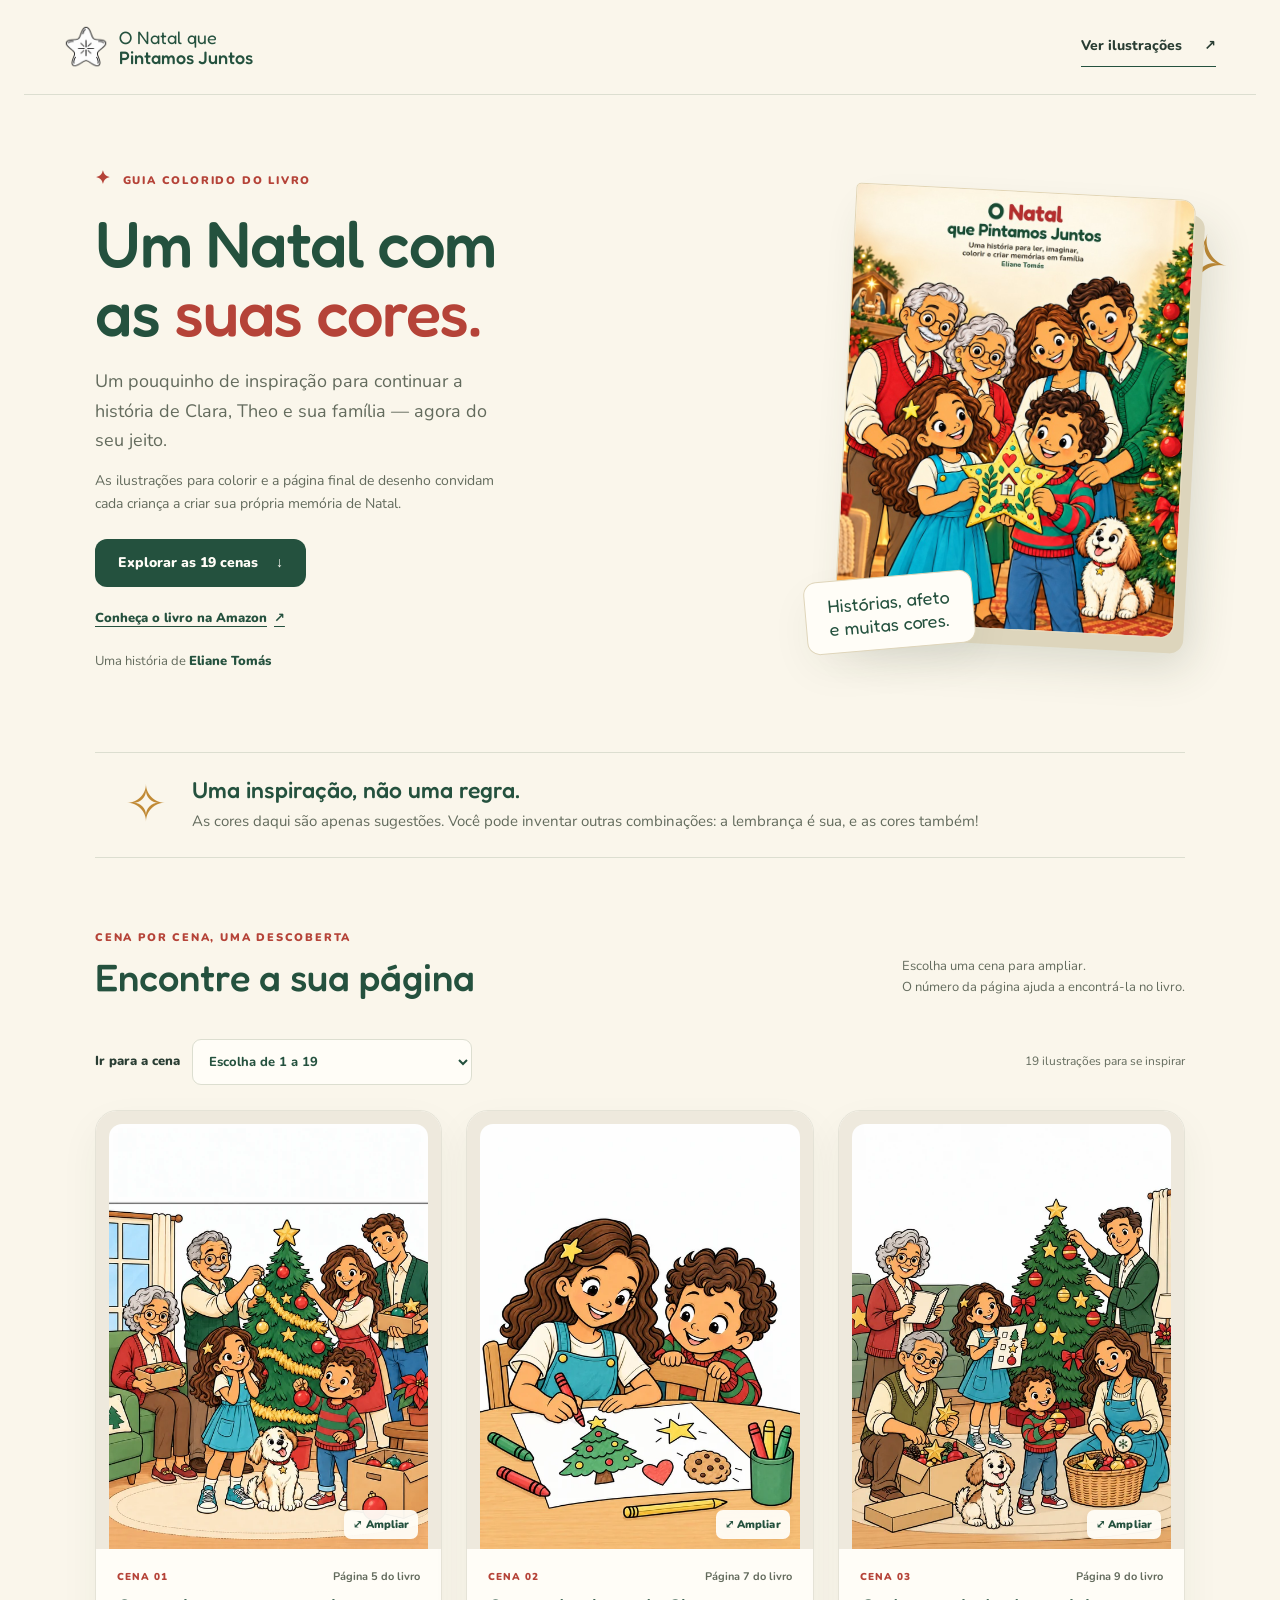
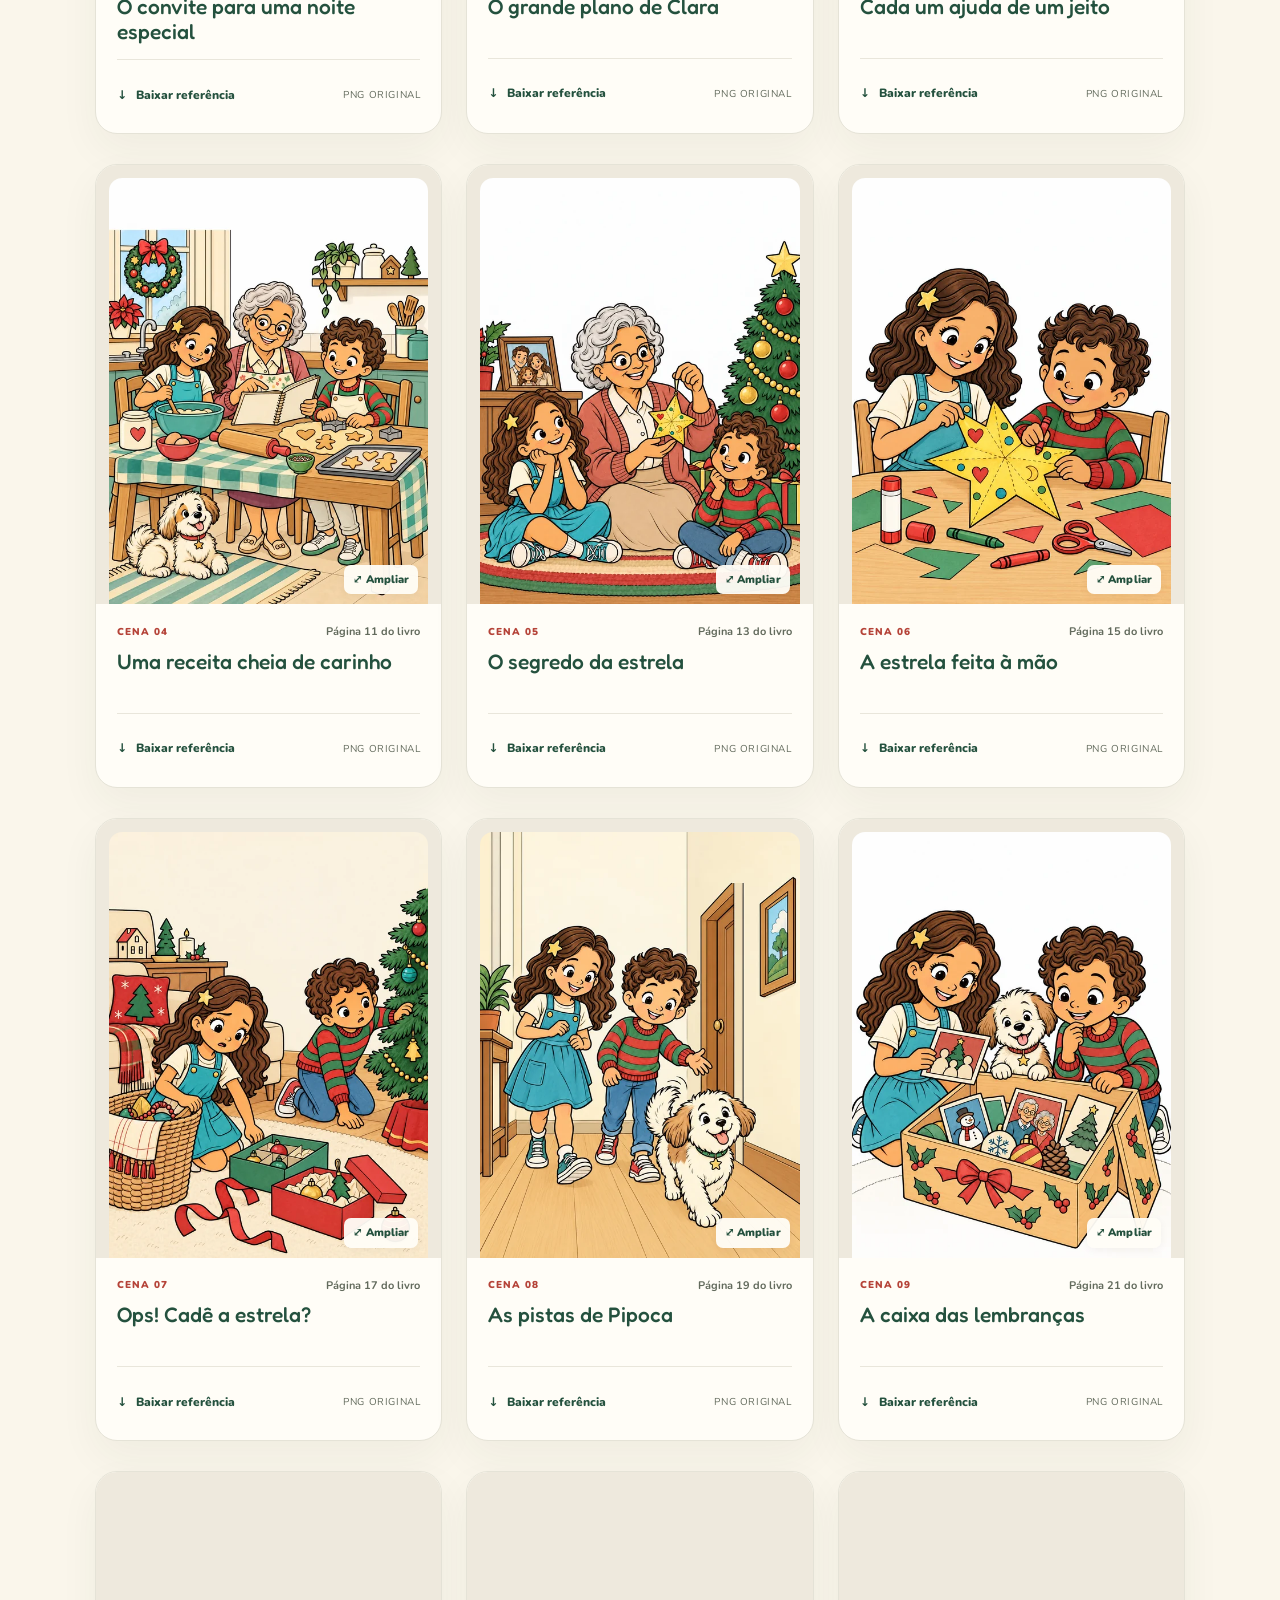
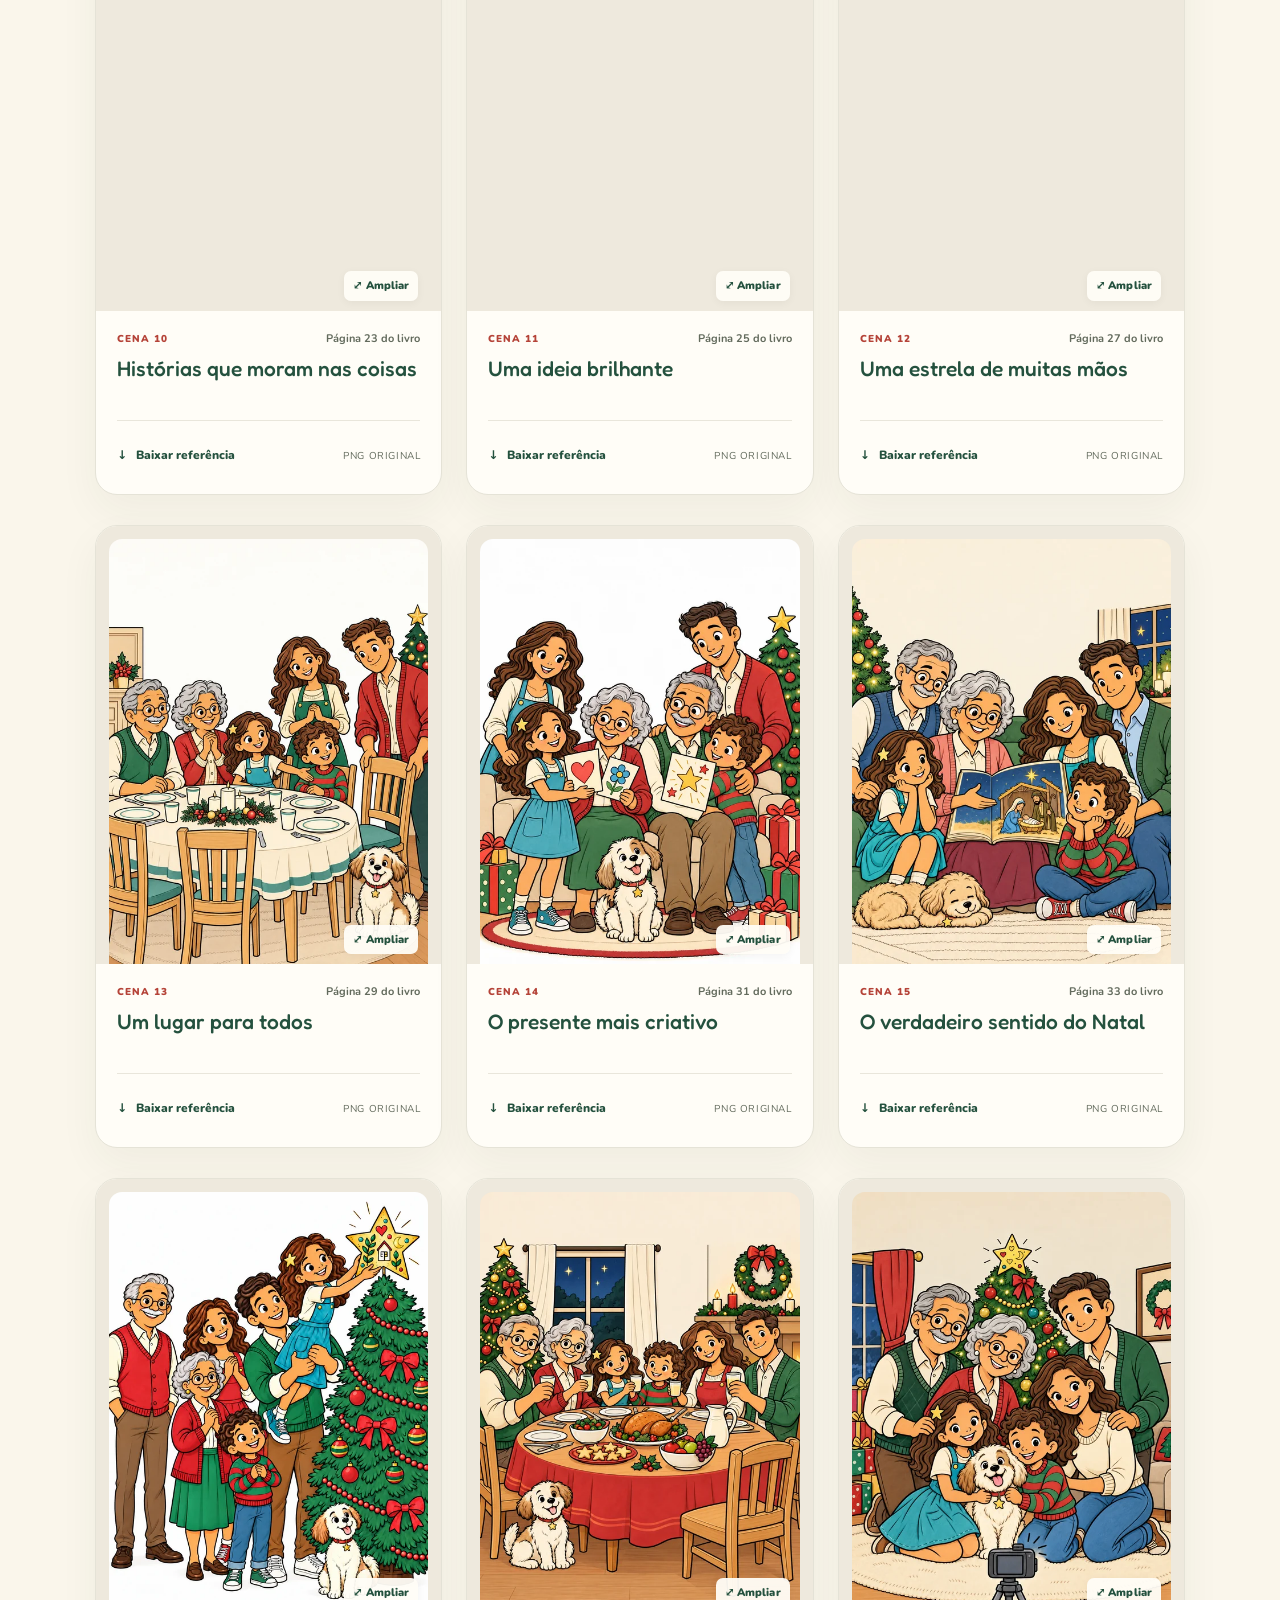
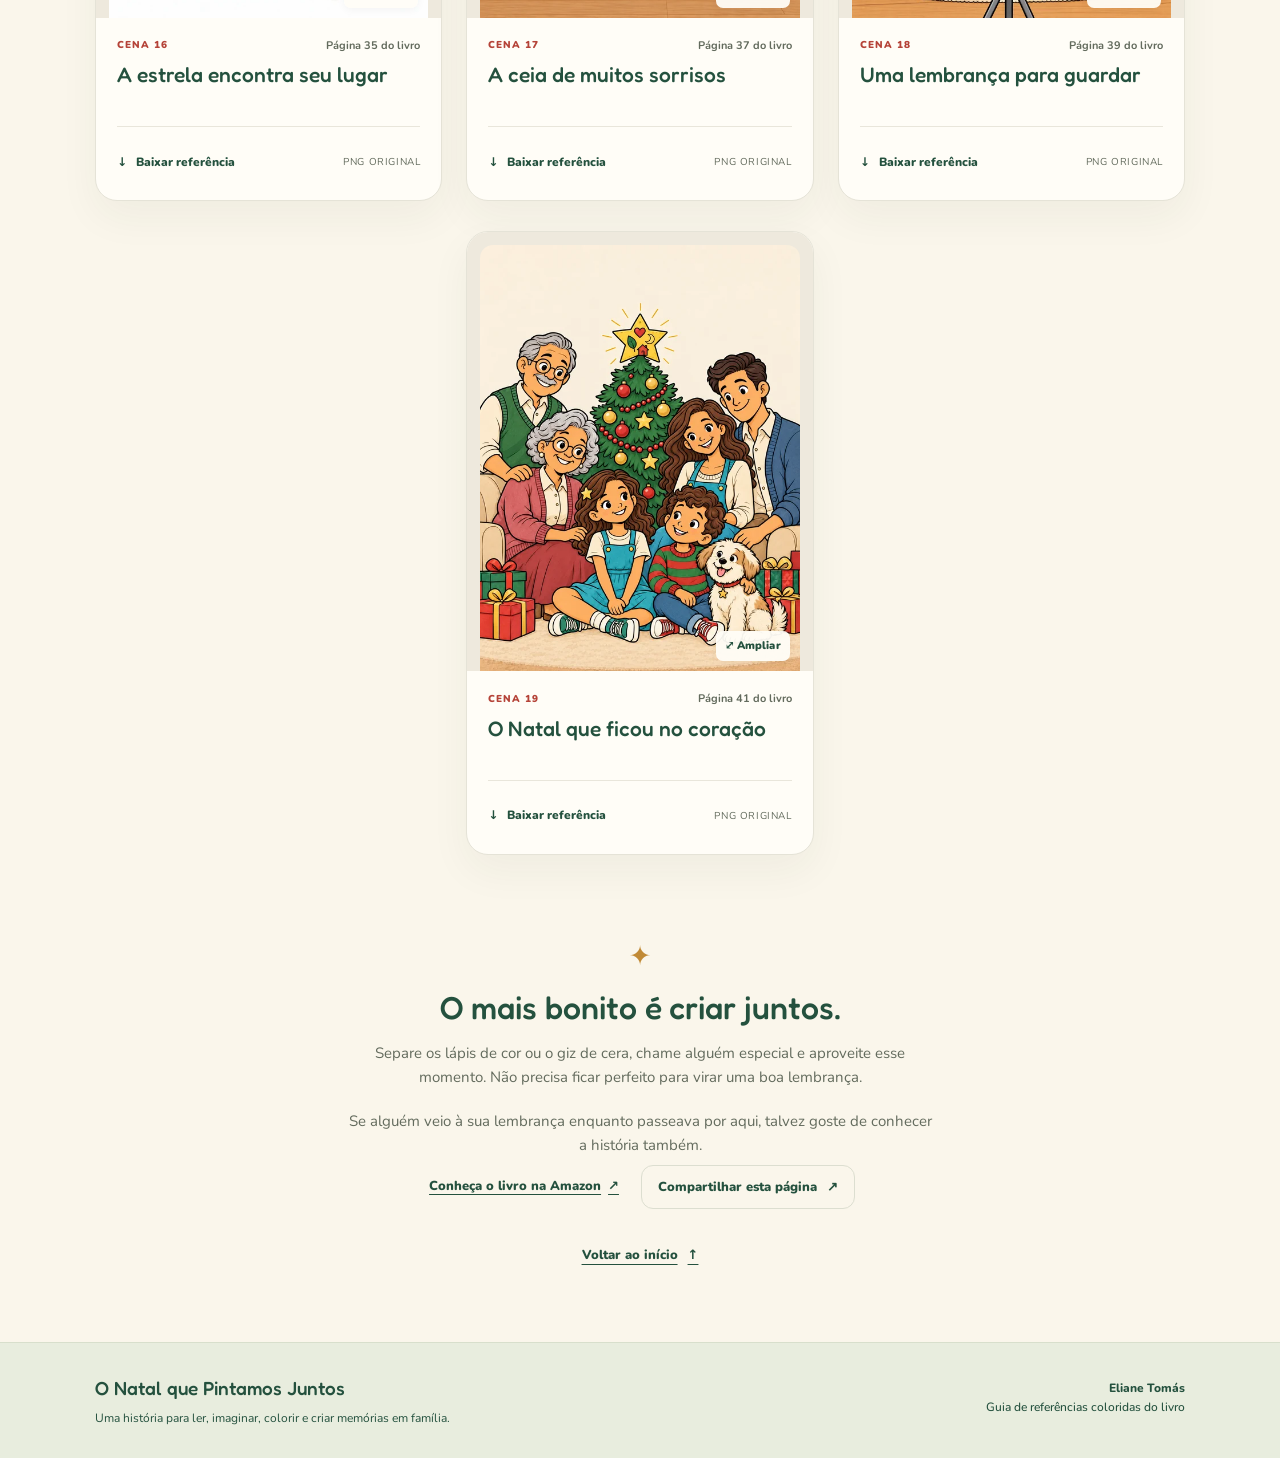
==== commit 25e7a9db: "Atualiza cache dos recursos do site" ====
--- a/public/index.html
+++ b/public/index.html
@@ -21,8 +21,8 @@
   <title>O Natal que Pintamos Juntos | Eliane Tomás</title>
   <link rel="icon" type="image/png" href="favicon.png">
   <link rel="preload" href="assets/fonts/Fredoka-Variable.ttf" as="font" type="font/ttf" crossorigin>
-  <link rel="stylesheet" href="site.css">
-  <script src="app.js" defer></script>
+  <link rel="stylesheet" href="site.css?v=20261110">
+  <script src="app.js?v=20261110" defer></script>
 </head>
 <body>
   <a class="skip-link" href="#referencias">Pular para as ilustrações</a>
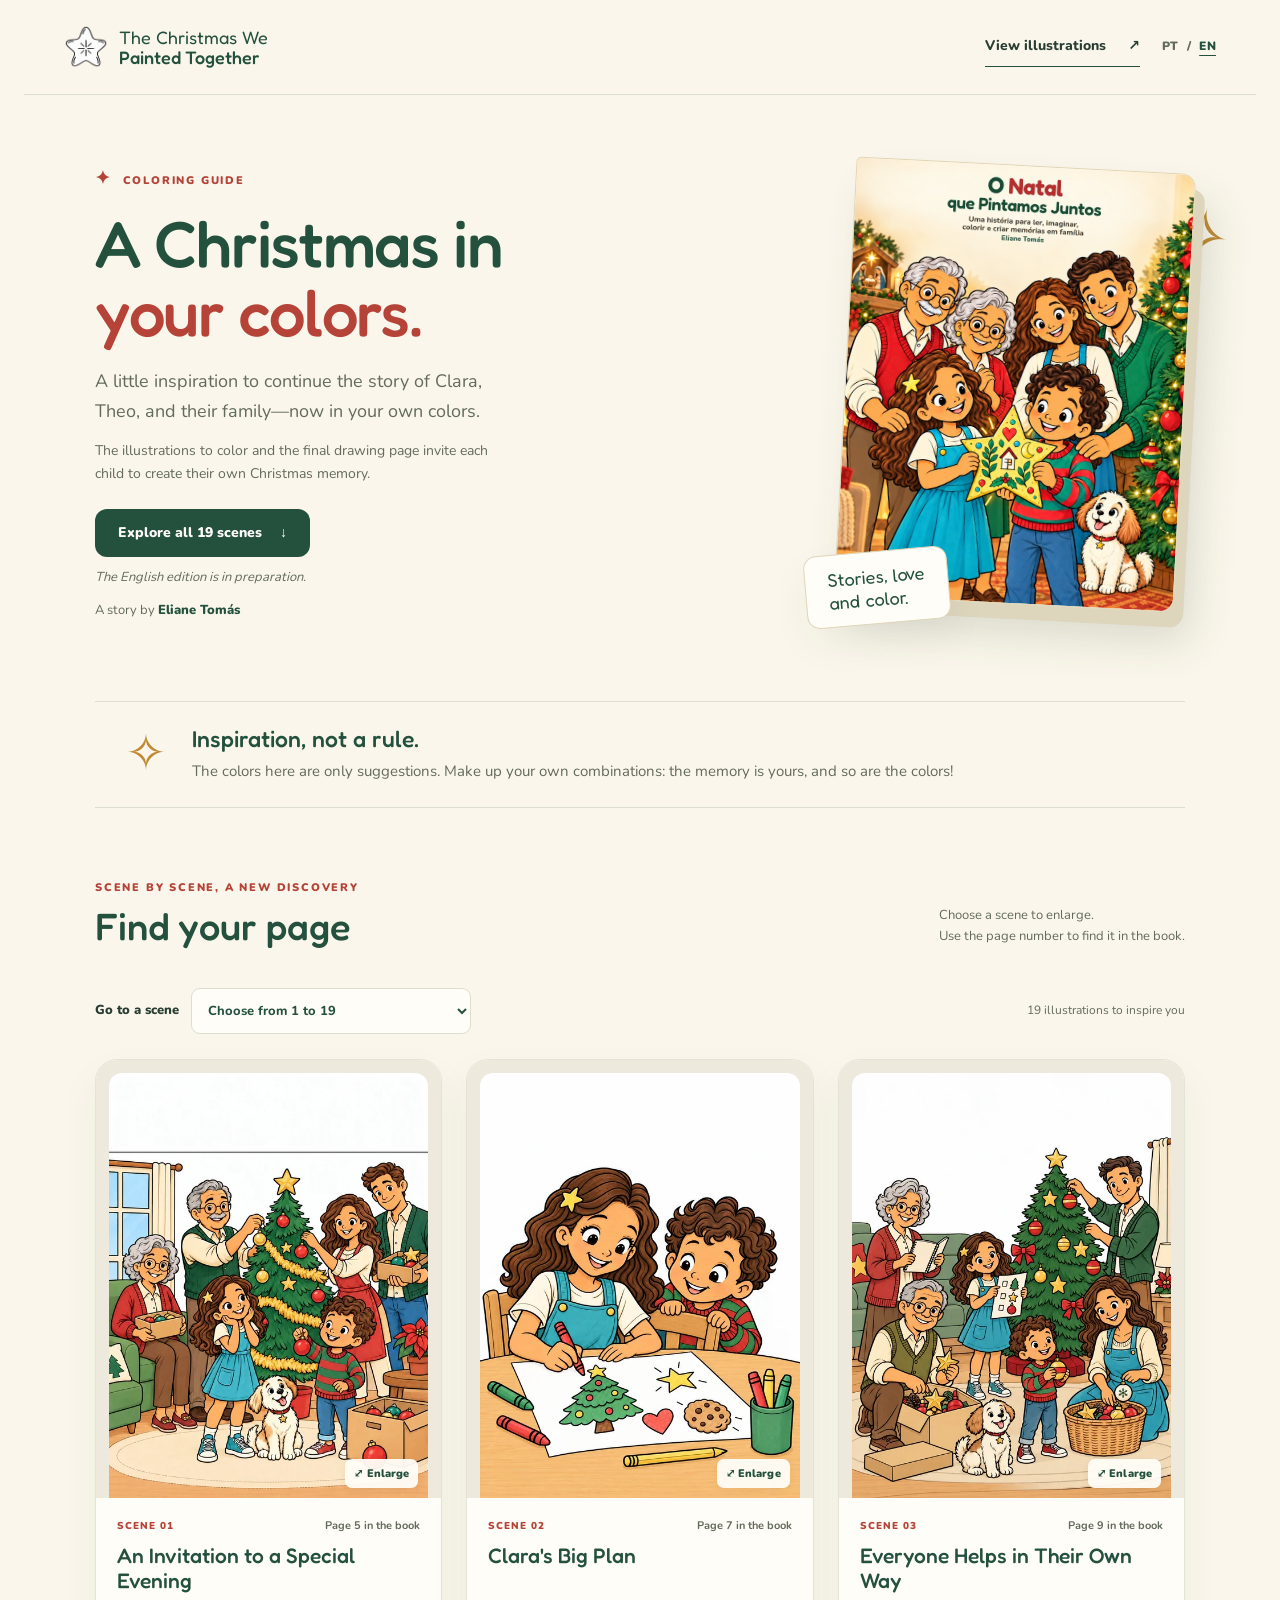
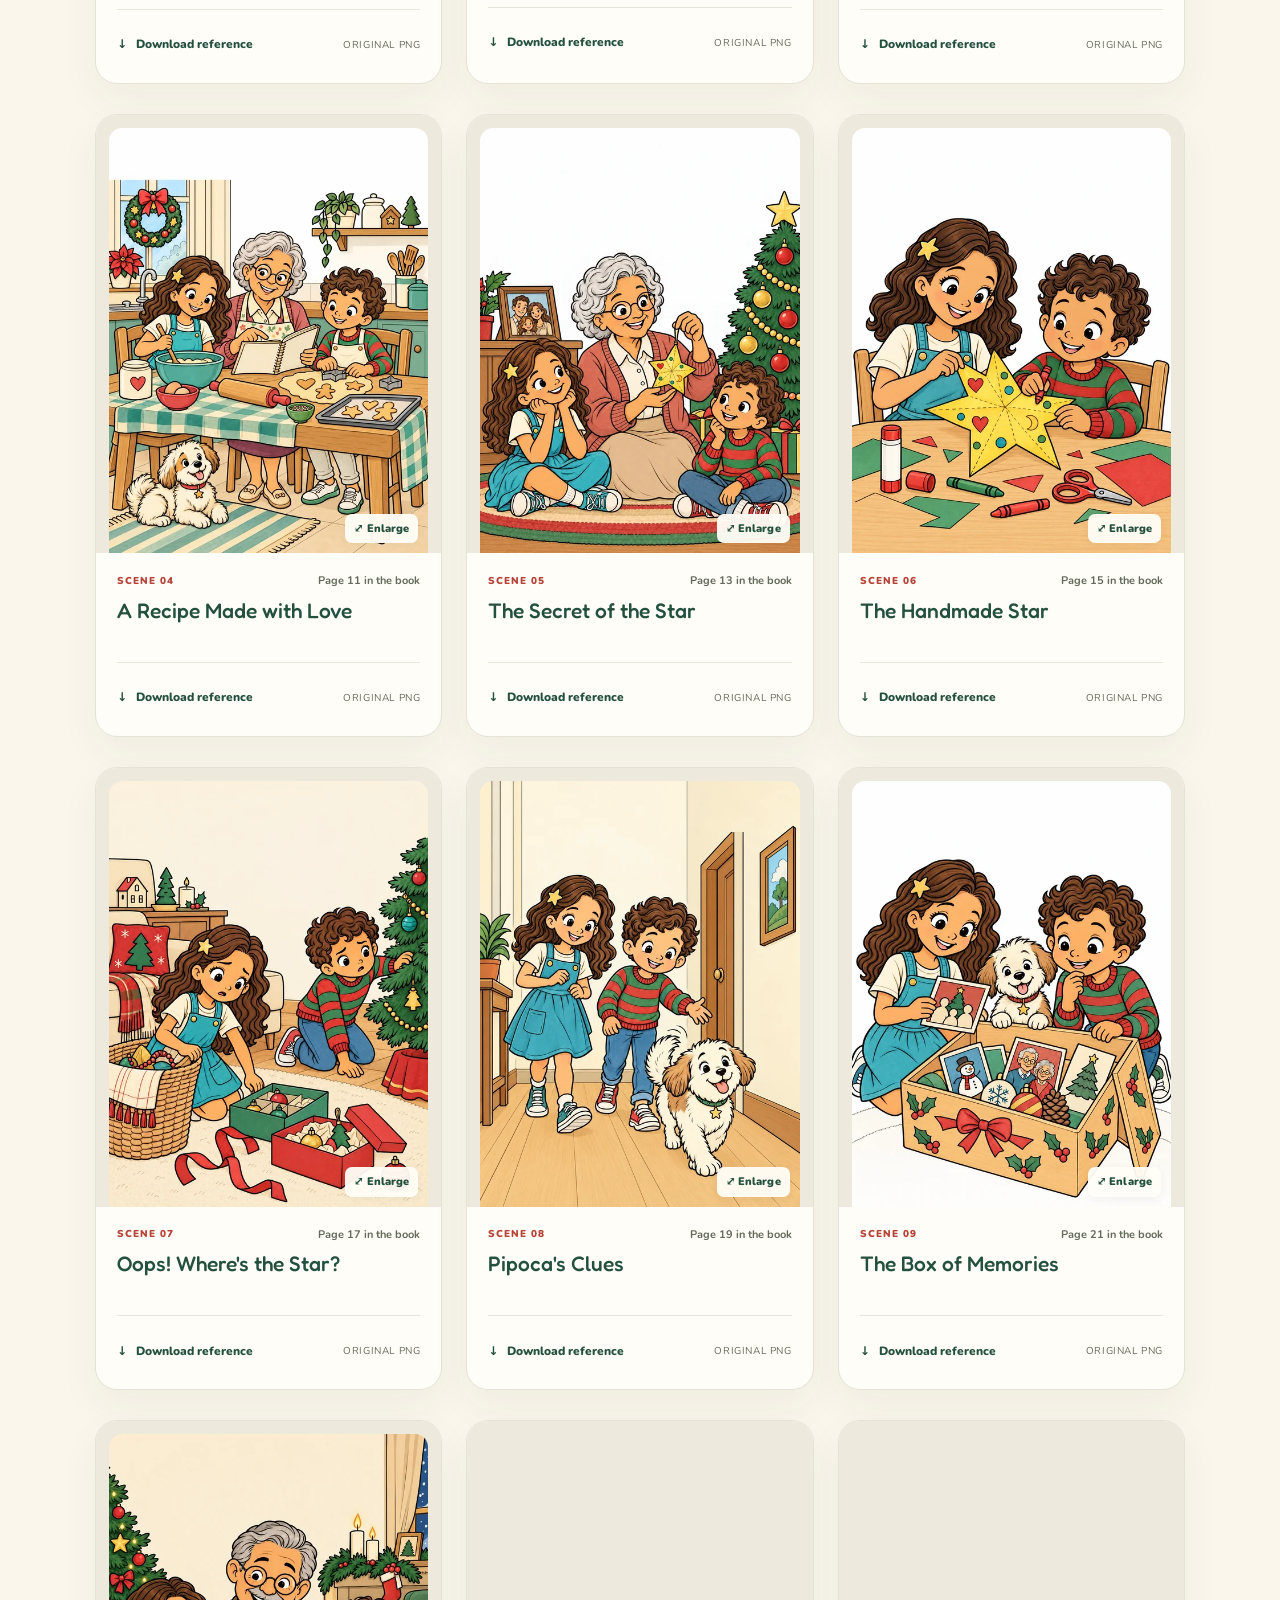
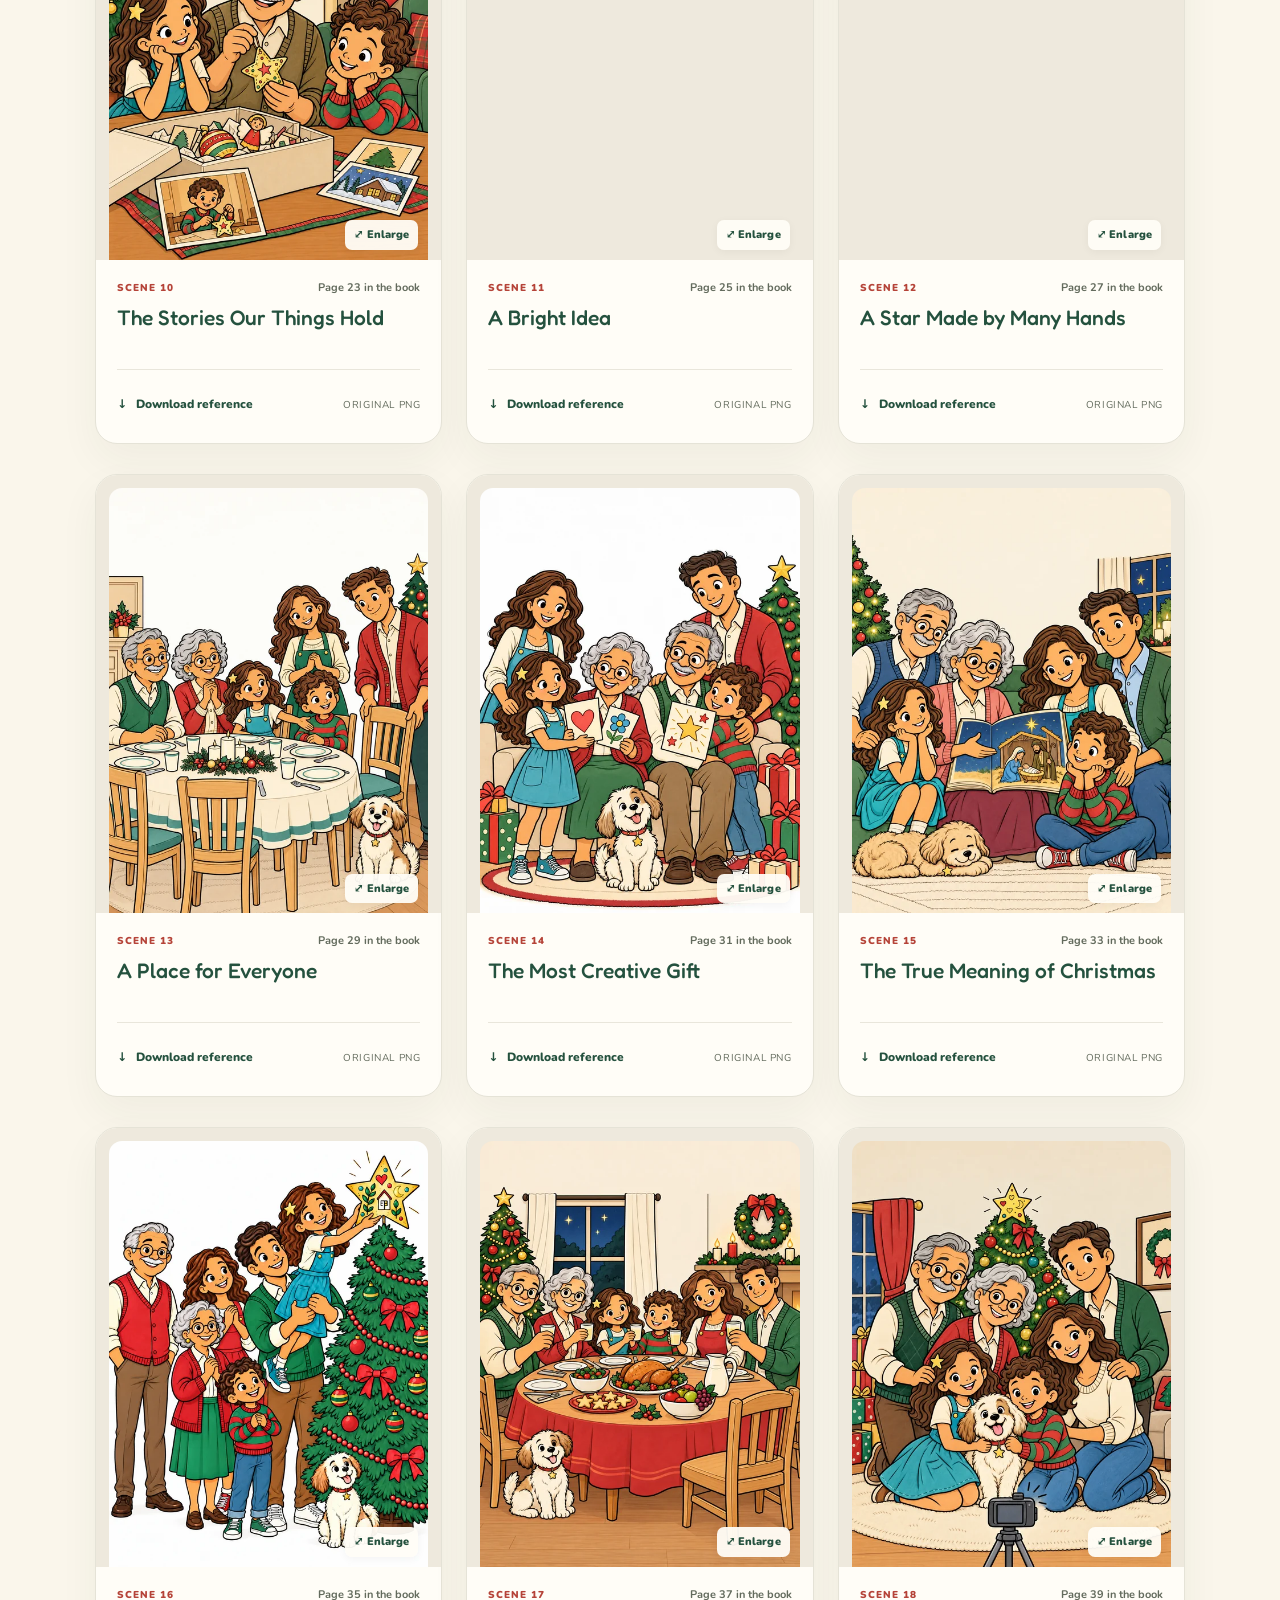
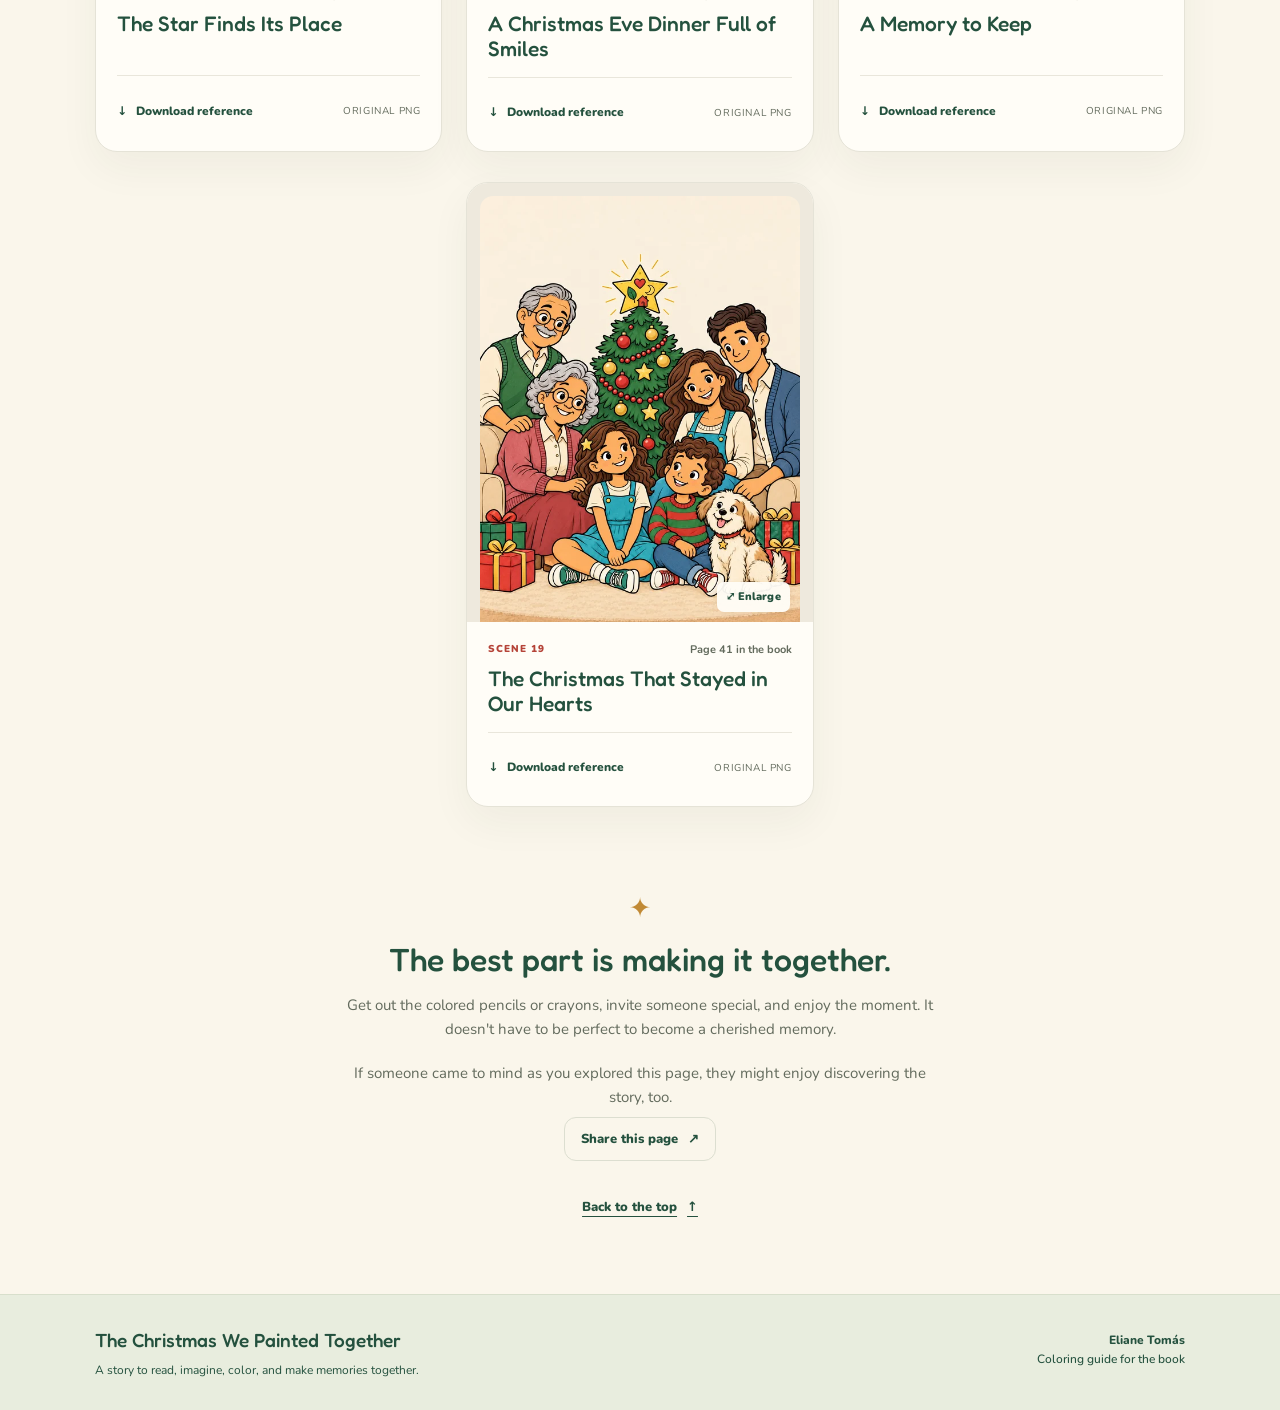
==== commit 020ab941: "Adiciona versão inglesa do guia" ====
--- a/public/index.html
+++ b/public/index.html
@@ -12,13 +12,33 @@
   <meta property="og:description" content="Uma história de Natal para ler em família, com ilustrações para colorir e espaço para a criança desenhar sua própria memória.">
   <meta name="twitter:card" content="summary_large_image">
   <link rel="canonical" href="https://elianecpereirat-stack.github.io/o-natal-que-pintamos-juntos/">
+  <link rel="alternate" hreflang="pt-BR" href="https://elianecpereirat-stack.github.io/o-natal-que-pintamos-juntos/">
+  <link rel="alternate" hreflang="en-US" href="https://elianecpereirat-stack.github.io/o-natal-que-pintamos-juntos/en/">
+  <link rel="alternate" hreflang="x-default" href="https://elianecpereirat-stack.github.io/o-natal-que-pintamos-juntos/">
   <meta property="og:url" content="https://elianecpereirat-stack.github.io/o-natal-que-pintamos-juntos/">
   <meta property="og:image" content="https://elianecpereirat-stack.github.io/o-natal-que-pintamos-juntos/assets/capa.jpg">
-  <meta property="og:image:alt" content="Capa de O Natal que Pintamos Juntos, de Eliane Tomás">
+  <meta property="og:image:alt" content="Capa de O Natal que Pintamos Juntos, de Eliane Tomás.">
   <meta name="twitter:title" content="O Natal que Pintamos Juntos | Eliane Tomás">
-  <meta name="twitter:description" content="Uma história de Natal para ler em família, com ilustrações para colorir e espaço para criar uma memória própria.">
+  <meta name="twitter:description" content="Uma história de Natal para ler em família, com ilustrações para colorir e espaço para a criança desenhar sua própria memória.">
   <meta name="twitter:image" content="https://elianecpereirat-stack.github.io/o-natal-que-pintamos-juntos/assets/capa.jpg">
   <title>O Natal que Pintamos Juntos | Eliane Tomás</title>
+  <script>
+  (() => {
+    const key = 'natal-page-language';
+    const readSaved = () => { try { return localStorage.getItem(key); } catch (_) { return null; } };
+    const save = value => { try { localStorage.setItem(key, value); } catch (_) {} };
+    const requested = new URLSearchParams(window.location.search).get('lang');
+    if (requested === 'pt' || requested === 'en') save(requested);
+    const saved = readSaved();
+    const languages = Array.from(navigator.languages || []);
+    if (!languages.length && navigator.language) languages.push(navigator.language);
+    const firstSupported = languages.find(value => /^(en|pt)(-|$)/i.test(value)) || '';
+    const browserLanguage = /^en(-|$)/i.test(firstSupported) ? 'en' : 'pt';
+    const selected = requested === 'pt' || requested === 'en' ? requested :
+      (saved === 'pt' || saved === 'en' ? saved : browserLanguage);
+    if (selected === 'en') window.location.replace(new URL('en/', window.location.href).href);
+  })();
+</script>
   <link rel="icon" type="image/png" href="favicon.png">
   <link rel="preload" href="assets/fonts/Fredoka-Variable.ttf" as="font" type="font/ttf" crossorigin>
   <link rel="stylesheet" href="site.css?v=20261110">
@@ -31,7 +51,12 @@
       <img src="favicon.png" alt="" width="44" height="44">
       <span>O Natal que<br><strong>Pintamos Juntos</strong></span>
     </a>
-    <a class="header-link" href="#referencias">Ver ilustrações <span aria-hidden="true">↗</span></a>
+    <div class="header-actions">
+      <a class="header-link" href="#referencias">Ver ilustrações <span aria-hidden="true">↗</span></a>
+      <nav class="language-switch" aria-label="Selecionar idioma">
+        <a class="is-active" href="./?lang=pt" lang="pt-BR" aria-current="page">PT</a><span aria-hidden="true">/</span><a href="en/?lang=en" lang="en-US">EN</a>
+      </nav>
+    </div>
   </header>
 
   <main id="inicio">
--- a/public/site.css
+++ b/public/site.css
@@ -10,3 +10,6 @@
 .book-context{max-width:420px;margin:-14px 0 24px;color:var(--muted);font-size:14px;line-height:1.6}.book-link{display:inline-flex;align-items:center;gap:7px;min-height:42px;color:var(--green);font-size:13px;font-weight:850;text-underline-offset:4px}.hero .book-link{display:flex;width:fit-content;margin-top:10px}.book-link:hover{text-decoration-thickness:2px}.share-invitation{margin-bottom:8px}.closing-actions{display:flex;align-items:center;justify-content:center;flex-wrap:wrap;gap:10px 18px;margin:0 0 6px}.closing-actions .book-link{padding:8px 4px}.share-button{min-height:44px;padding:10px 16px;font-size:13px;gap:10px}.share-status{min-height:1.5em;margin:4px 0 2px;color:var(--muted);font-size:12px}.hero-credit{margin-top:12px}@media(max-width:600px){.book-context{font-size:14px;margin-top:-13px;margin-bottom:21px}.hero .book-link{margin-top:8px}.closing-actions{gap:4px 14px}.closing-actions .share-button{width:100%}}
 
 .closing-note .share-invitation{margin-bottom:8px}.closing-note .share-status{min-height:1.5em;margin:4px 0 2px;color:var(--muted);font-size:12px}
+
+.header-actions{display:flex;align-items:center;gap:22px}.language-switch{display:flex;align-items:center;gap:8px;color:var(--muted);font-size:12px;font-weight:900;letter-spacing:.4px}.language-switch a{min-height:36px;display:inline-flex;align-items:center;text-decoration:none;color:inherit}.language-switch a.is-active{color:var(--green);text-decoration:underline;text-underline-offset:5px}.language-switch a:hover{color:var(--red)}.book-link-pending{display:block;margin-top:10px;color:var(--muted);font-size:13px;font-style:italic}
+@media(max-width:600px){.site-header{gap:10px}.header-actions{gap:10px}.header-link{font-size:10px}.header-link span{margin-left:4px}.language-switch{gap:5px;font-size:11px}.wordmark{max-width:150px}}
